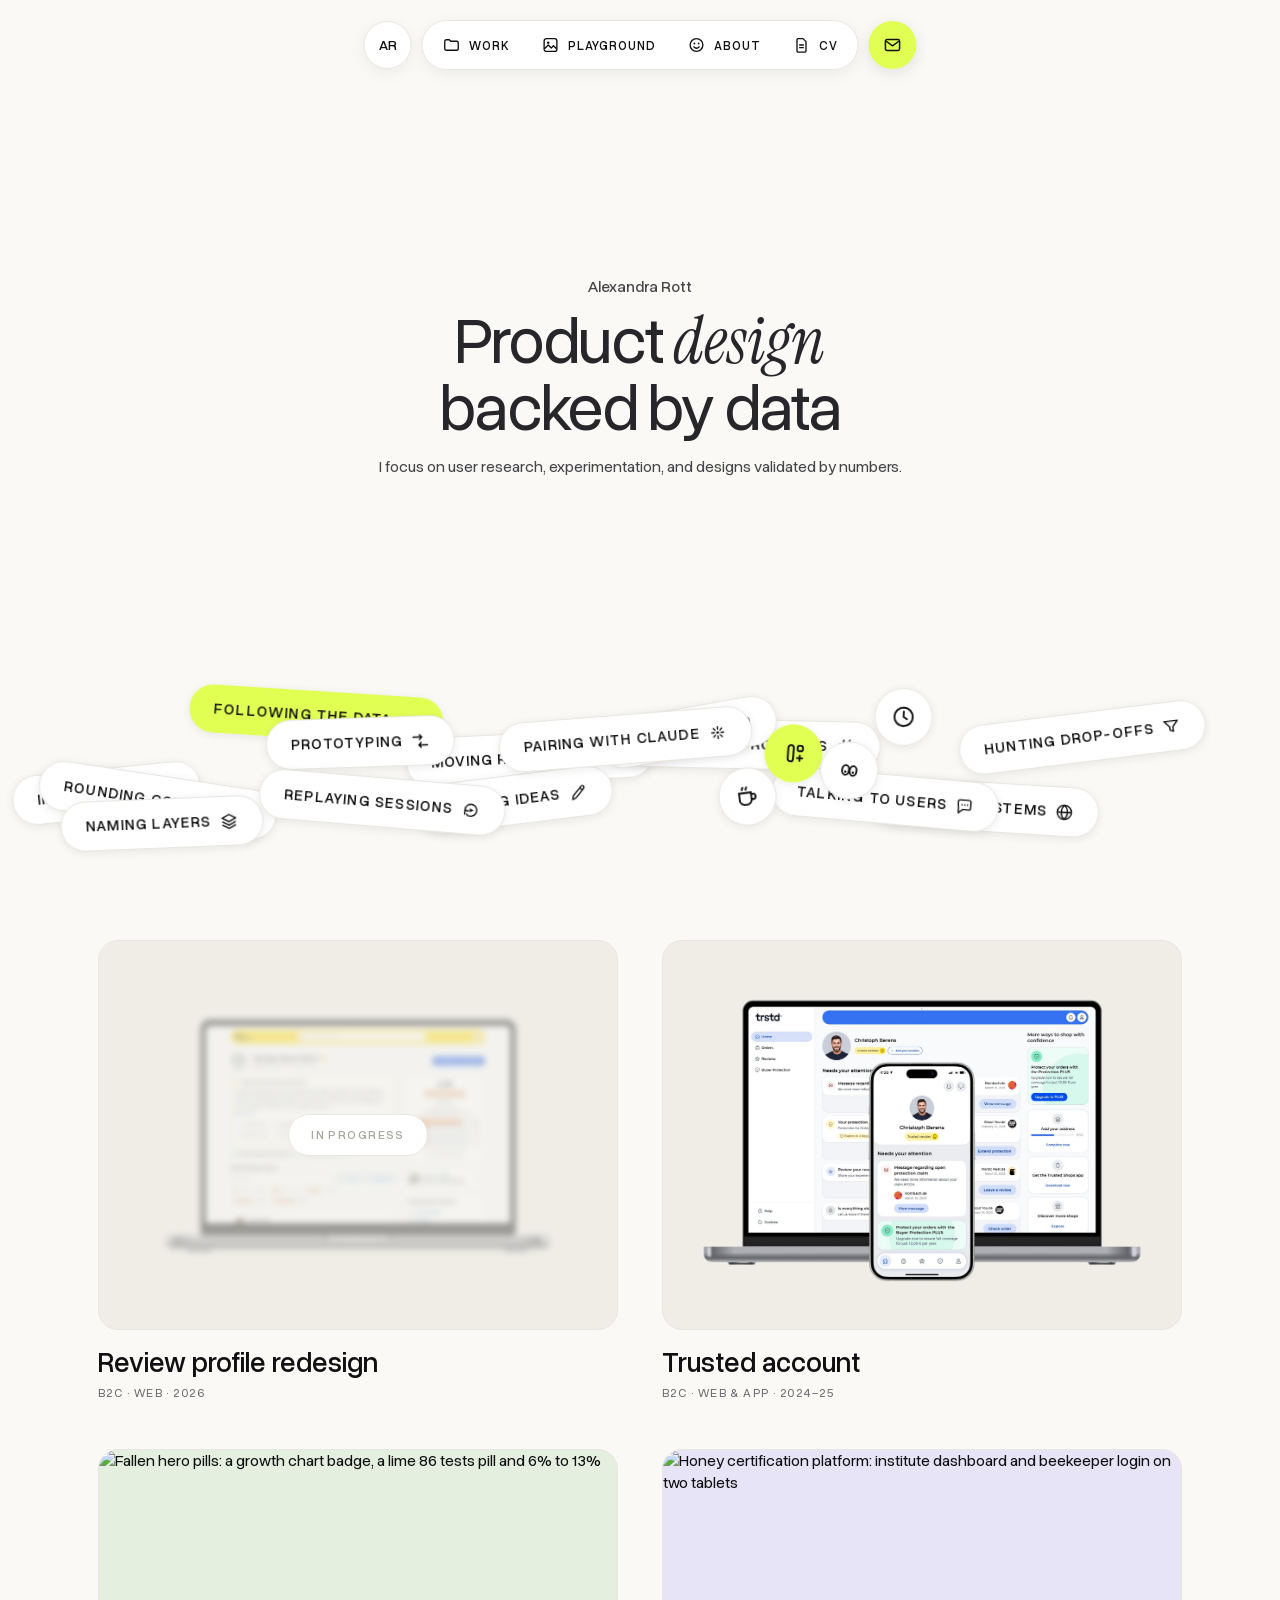
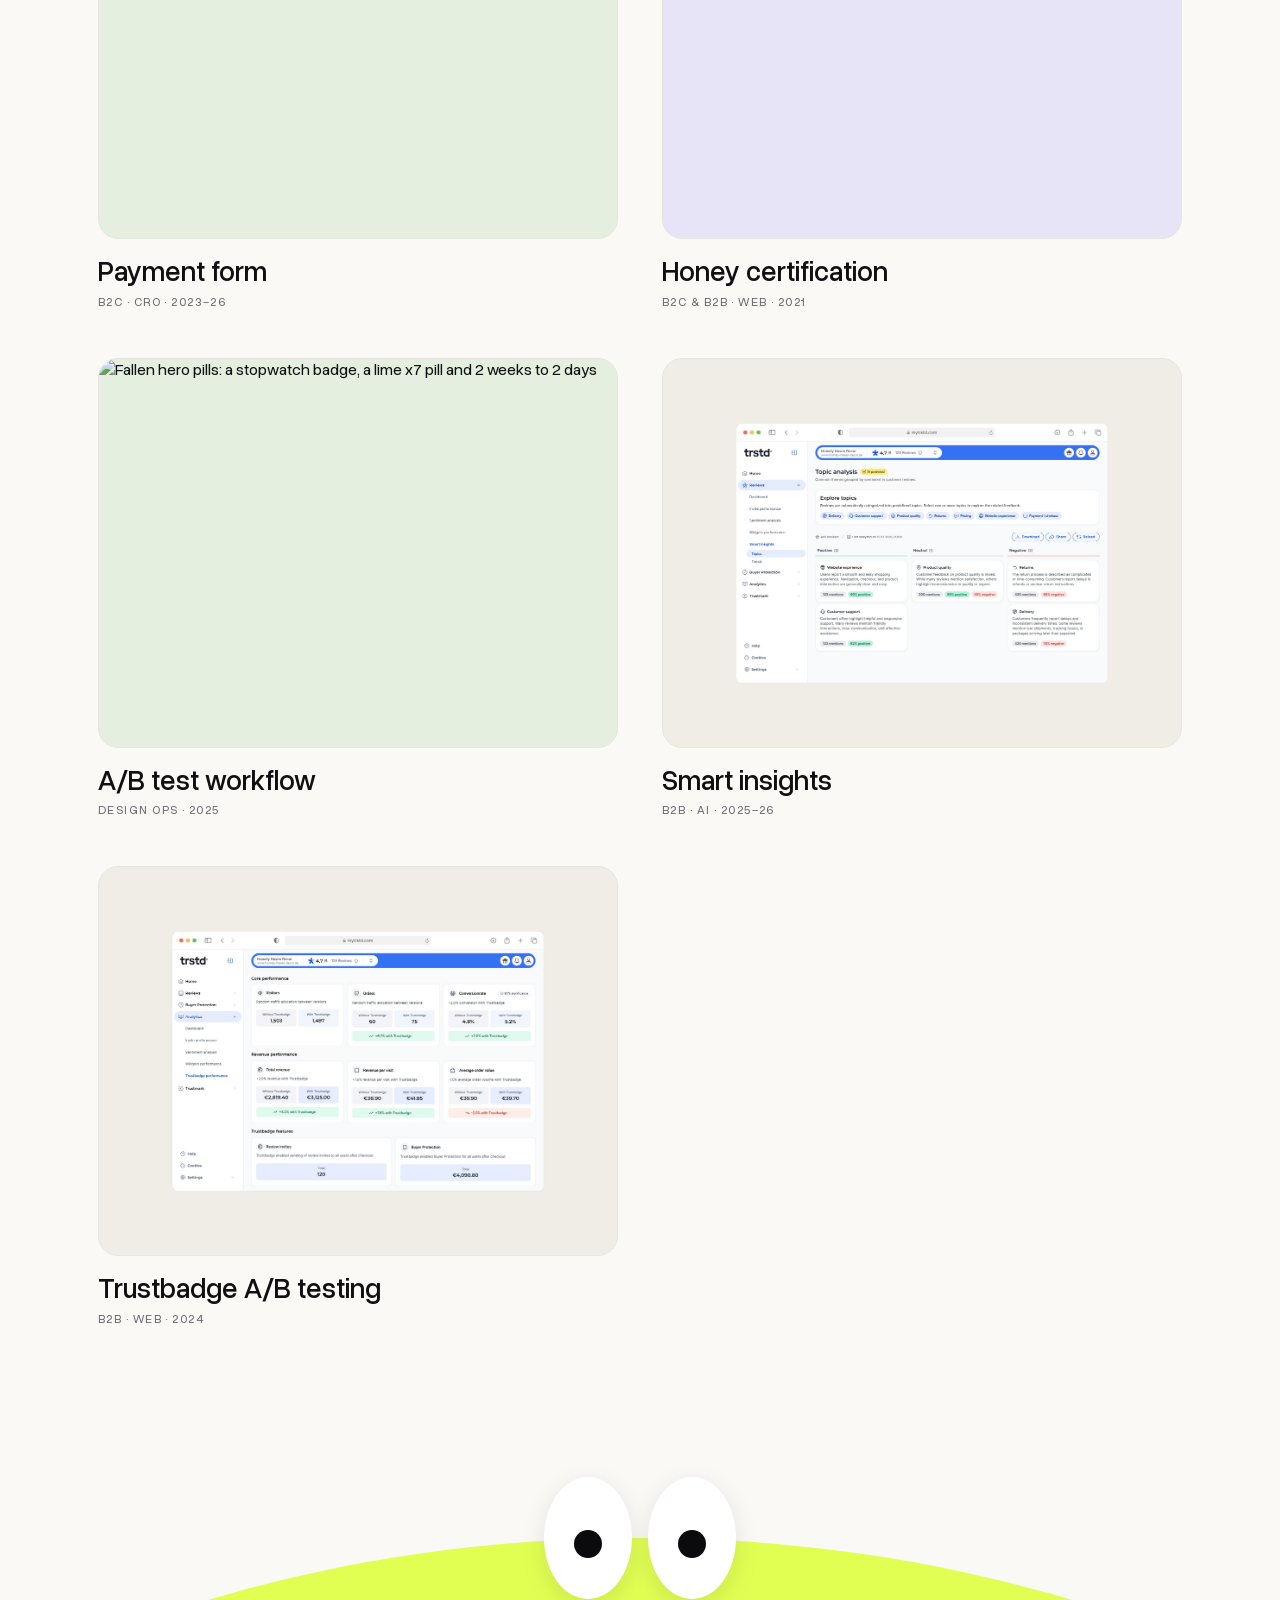
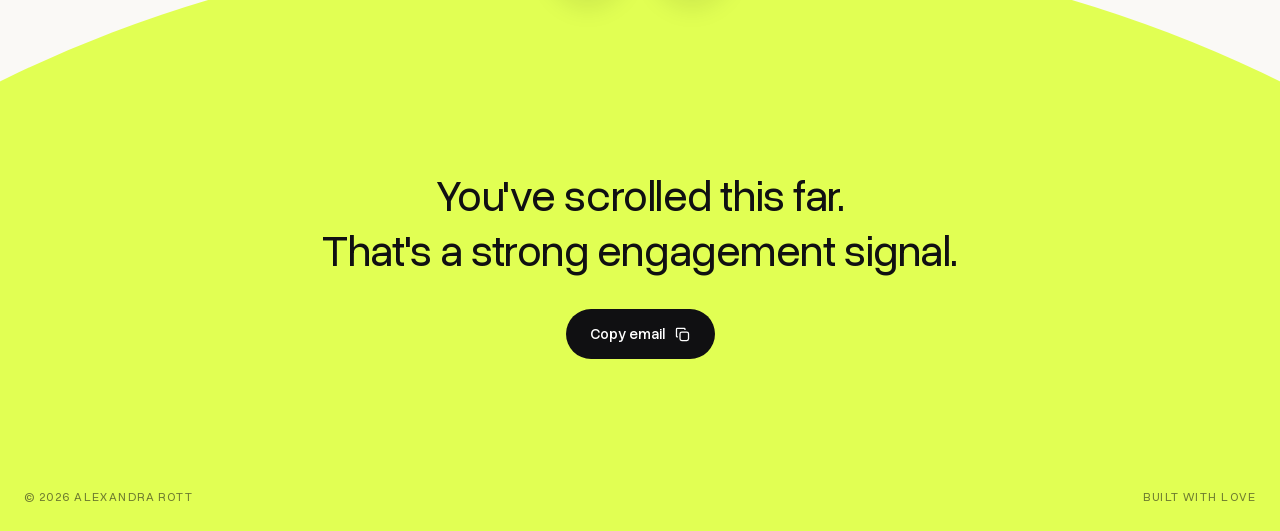
==== index.html @ b9a0d55f "Revert homepage accent back to lime (keep mono-caps nav) Co-Authored-By: Claude Fable 5 <noreply@ant" ====
<!DOCTYPE html>
<html lang="en">
<head>
  <meta charset="UTF-8">
  <meta name="viewport" content="width=device-width, initial-scale=1.0">
  <title>Alexandra Rott – Product Designer Portfolio</title>
  <meta name="description" content="Portfolio of Alexandra Rott, Product Designer.">
  <link rel="preconnect" href="https://fonts.googleapis.com">
  <link rel="preconnect" href="https://fonts.gstatic.com" crossorigin>
  <link href="https://fonts.googleapis.com/css2?family=Instrument+Sans:ital,wght@0,400;0,500;0,600;1,400&family=Instrument+Serif:ital@0;1&display=swap" rel="stylesheet">
  <link rel="stylesheet" href="css/style.css?v=20260712f">
</head>
<body>

  <header class="site-header">
    <a class="monogram" href="index.html" aria-label="Home">AR</a>
    <nav class="nav-pill" aria-label="Main">
      <a href="index.html#work" class="nav-link is-active">
        <svg viewBox="0 0 24 24" class="nav-icon"><path d="M3 7a2 2 0 0 1 2-2h4l2 2h8a2 2 0 0 1 2 2v8a2 2 0 0 1-2 2H5a2 2 0 0 1-2-2V7z" fill="none" stroke="currentColor" stroke-width="1.8" stroke-linejoin="round"/></svg>
        Work
      </a>
      <a class="nav-link coming-soon">
        <svg viewBox="0 0 24 24" class="nav-icon"><rect x="3.5" y="3.5" width="17" height="17" rx="3" fill="none" stroke="currentColor" stroke-width="1.8"/><circle cx="9" cy="9" r="1.6" fill="currentColor"/><path d="M4 17l5-5 4 4 3-3 4 4" fill="none" stroke="currentColor" stroke-width="1.8" stroke-linejoin="round"/></svg>
        Playground
      </a>
      <a href="about.html" class="nav-link">
        <svg viewBox="0 0 24 24" class="nav-icon"><circle cx="12" cy="12" r="8.5" fill="none" stroke="currentColor" stroke-width="1.8"/><circle cx="9.2" cy="10" r="1.2" fill="currentColor"/><circle cx="14.8" cy="10" r="1.2" fill="currentColor"/><path d="M8.5 14.5c.9 1.2 2.1 1.8 3.5 1.8s2.6-.6 3.5-1.8" fill="none" stroke="currentColor" stroke-width="1.8" stroke-linecap="round"/></svg>
        About
      </a>
      <a class="nav-link coming-soon">
        <svg viewBox="0 0 24 24" class="nav-icon"><path d="M7 3.5h7l4 4V20a1.5 1.5 0 0 1-1.5 1.5h-9A1.5 1.5 0 0 1 6 20V5A1.5 1.5 0 0 1 7.5 3.5z" fill="none" stroke="currentColor" stroke-width="1.8" stroke-linejoin="round"/><path d="M9.5 12h5M9.5 15.5h5" stroke="currentColor" stroke-width="1.8" stroke-linecap="round"/></svg>
        CV
      </a>
    </nav>
    <a class="mail-button" href="mailto:workmail.alexandra@gmail.com" aria-label="Email me">
      <svg viewBox="0 0 24 24"><rect x="3.5" y="5.5" width="17" height="13" rx="2" fill="none" stroke="currentColor" stroke-width="1.8"/><path d="M4.5 7.5l7.5 5.5 7.5-5.5" fill="none" stroke="currentColor" stroke-width="1.8" stroke-linejoin="round"/></svg>
    </a>
  </header>

  <main>
    <section class="hero" id="hero">
      <div class="hero-intro">
        <p class="hero-hello">Alexandra Rott</p>
        <p class="hero-statement">Product <em>design</em><br>backed by data</p>
        <p class="hero-sub">I focus on user research, experimentation, and designs validated by numbers.</p>
      </div>
      <div class="pill-stage" id="pill-stage" aria-hidden="true">
        <div class="pill" data-color="yellow">Improving UX
          <svg viewBox="0 0 24 24"><circle cx="12" cy="12" r="9" fill="none" stroke="currentColor" stroke-width="1.8"/><circle cx="9" cy="10" r="1.2" fill="currentColor"/><circle cx="15" cy="10" r="1.2" fill="currentColor"/><path d="M8.5 14.2c.9 1.2 2.1 1.9 3.5 1.9s2.6-.7 3.5-1.9" fill="none" stroke="currentColor" stroke-width="1.8" stroke-linecap="round"/></svg>
        </div>
        <div class="pill" data-color="coral">Following the data
          <svg viewBox="0 0 24 24"><path d="M4 19.5L9 13l4 3.5 7-9" fill="none" stroke="currentColor" stroke-width="1.8" stroke-linecap="round" stroke-linejoin="round"/><circle cx="20" cy="7.5" r="1.6" fill="currentColor"/></svg>
        </div>
        <div class="pill" data-color="sky">Moving rectangles
          <svg viewBox="0 0 24 24"><path d="M12 2.5v19M2.5 12h19M12 2.5L9.5 5M12 2.5L14.5 5M12 21.5L9.5 19M12 21.5l2.5-2.5M2.5 12L5 9.5M2.5 12L5 14.5M21.5 12L19 9.5M21.5 12L19 14.5" fill="none" stroke="currentColor" stroke-width="1.7" stroke-linecap="round" stroke-linejoin="round"/></svg>
        </div>
        <div class="pill" data-color="mint">Reframing problems
          <svg viewBox="0 0 24 24"><path d="M9 3.5L7.5 20.5M16.5 3.5L15 20.5M4.5 8.5h16M3.5 15.5h16" fill="none" stroke="currentColor" stroke-width="1.7" stroke-linecap="round"/></svg>
        </div>
        <div class="pill" data-color="pink">Thinking systems
          <svg viewBox="0 0 24 24"><circle cx="12" cy="12" r="9" fill="none" stroke="currentColor" stroke-width="1.7"/><path d="M3 12h18M12 3c2.6 2.4 3.9 5.4 3.9 9S14.6 18.6 12 21c-2.6-2.4-3.9-5.4-3.9-9S9.4 5.4 12 3z" fill="none" stroke="currentColor" stroke-width="1.7"/></svg>
        </div>
        <div class="pill" data-color="lime">Rounding corners
          <svg viewBox="0 0 24 24"><path d="M4 20V11a7 7 0 0 1 7-7h9" fill="none" stroke="currentColor" stroke-width="1.8" stroke-linecap="round"/><path d="M20 20h-6M20 20v-6" stroke="currentColor" stroke-width="1.8" stroke-linecap="round"/></svg>
        </div>
        <div class="pill" data-color="white">Prototyping
          <svg viewBox="0 0 24 24"><path d="M3 7h11M14 7l-3-3M14 7l-3 3M21 17H10M10 17l3-3M10 17l3 3" fill="none" stroke="currentColor" stroke-width="1.7" stroke-linecap="round" stroke-linejoin="round"/></svg>
        </div>
        <div class="pill" data-color="lilac">Testing ideas
          <svg viewBox="0 0 24 24"><path d="M4 20l1.2-4.2L16.4 4.6a2 2 0 0 1 2.8 0l.2.2a2 2 0 0 1 0 2.8L8.2 18.8z" fill="none" stroke="currentColor" stroke-width="1.7" stroke-linejoin="round"/><path d="M14.5 6.5l3 3" stroke="currentColor" stroke-width="1.7"/></svg>
        </div>
        <div class="pill" data-color="white">A/B testing
          <svg viewBox="0 0 24 24"><rect x="3.5" y="6.5" width="7.5" height="11" rx="2" fill="none" stroke="currentColor" stroke-width="1.7"/><rect x="13" y="6.5" width="7.5" height="11" rx="2" fill="none" stroke="currentColor" stroke-width="1.7"/><path d="M7.25 14.5v-3.2a1.6 1.6 0 0 1 3.2 0v3.2" fill="none" stroke="currentColor" stroke-width="1.4" stroke-linecap="round" transform="translate(-1.6 0) scale(0.9)"/></svg>
        </div>
        <div class="pill" data-color="sky">Talking to users
          <svg viewBox="0 0 24 24"><path d="M4 6.5A2.5 2.5 0 0 1 6.5 4h11A2.5 2.5 0 0 1 20 6.5v7a2.5 2.5 0 0 1-2.5 2.5H10l-5 4.5z" fill="none" stroke="currentColor" stroke-width="1.7" stroke-linejoin="round"/><circle cx="9" cy="10" r="1" fill="currentColor"/><circle cx="12.5" cy="10" r="1" fill="currentColor"/><circle cx="16" cy="10" r="1" fill="currentColor"/></svg>
        </div>
        <div class="pill" data-color="mint">Hunting drop-offs
          <svg viewBox="0 0 24 24"><path d="M3.5 4.5h17l-6.5 7.5v6l-4-2v-4z" fill="none" stroke="currentColor" stroke-width="1.7" stroke-linejoin="round"/></svg>
        </div>
        <div class="pill" data-color="yellow">Naming layers
          <svg viewBox="0 0 24 24"><path d="M12 3.5l8.5 4.5L12 12.5 3.5 8z" fill="none" stroke="currentColor" stroke-width="1.7" stroke-linejoin="round"/><path d="M3.5 12.5L12 17l8.5-4.5M3.5 16.5L12 21l8.5-4.5" fill="none" stroke="currentColor" stroke-width="1.7" stroke-linejoin="round"/></svg>
        </div>
        <div class="pill" data-color="pink">Replaying sessions
          <svg viewBox="0 0 24 24"><path d="M4.5 12a7.5 7.5 0 1 1 2.2 5.3M4.5 17.5V13H9" fill="none" stroke="currentColor" stroke-width="1.7" stroke-linecap="round" stroke-linejoin="round"/><path d="M10.5 9.5l5 2.5-5 2.5z" fill="currentColor"/></svg>
        </div>
        <div class="pill" data-color="lilac">Pairing with Claude
          <svg viewBox="0 0 24 24"><g stroke="currentColor" stroke-width="1.7" stroke-linecap="round"><path d="M12 4.5v3.2M12 16.3v3.2M4.5 12h3.2M16.3 12h3.2M6.7 6.7l2.3 2.3M15 15l2.3 2.3M17.3 6.7L15 9M9 15l-2.3 2.3"/></g><circle cx="12" cy="12" r="1.7" fill="currentColor"/></svg>
        </div>
        <div class="pill pill-badge" data-color="lilac" title="Fueled by coffee">
          <svg viewBox="0 0 24 24"><path d="M4.5 8.5h11V15a4.5 4.5 0 0 1-4.5 4.5H9A4.5 4.5 0 0 1 4.5 15z" fill="none" stroke="currentColor" stroke-width="1.7"/><path d="M15.5 10h1.5a2.5 2.5 0 0 1 0 5h-1.5M7.5 5.5c0-1 .8-1 .8-2M11 5.5c0-1 .8-1 .8-2" fill="none" stroke="currentColor" stroke-width="1.7" stroke-linecap="round"/></svg>
        </div>
        <div class="pill pill-badge" data-color="coral" title="Auto-layout everything">
          <svg viewBox="0 0 24 24"><rect x="7" y="4.5" width="5" height="15" rx="2.5" fill="none" stroke="currentColor" stroke-width="1.7"/><rect x="15.5" y="4.5" width="5" height="5" rx="2" fill="none" stroke="currentColor" stroke-width="1.7"/><path d="M18 13.5v5M15.5 16h5" stroke="currentColor" stroke-width="1.7" stroke-linecap="round"/></svg>
        </div>
        <div class="pill pill-badge" data-color="sky" title="Always looking">
          <svg viewBox="0 0 24 24"><ellipse cx="8.5" cy="12" rx="3.2" ry="4.5" fill="none" stroke="currentColor" stroke-width="1.7"/><ellipse cx="15.5" cy="12" rx="3.2" ry="4.5" fill="none" stroke="currentColor" stroke-width="1.7"/><circle cx="8.5" cy="13.5" r="1.1" fill="currentColor"/><circle cx="15.5" cy="13.5" r="1.1" fill="currentColor"/></svg>
        </div>
        <div class="pill pill-badge" data-color="yellow" title="Shipping on time">
          <svg viewBox="0 0 24 24"><circle cx="12" cy="12" r="8.5" fill="none" stroke="currentColor" stroke-width="1.7"/><path d="M12 7v5l3.2 2" fill="none" stroke="currentColor" stroke-width="1.7" stroke-linecap="round"/></svg>
        </div>
      </div>
    </section>

    <section class="work-grid-section" id="work">
      <div class="work-grid">
        <a class="grid-card coming-soon">
          <span class="grid-cover" data-tone="c"><img src="assets/ai-summary-cover.jpg" alt="Review profile redesign – a shop's review profile page on Trusted Shops" loading="lazy"><span class="cover-veil"><span class="veil-pill mono">In progress</span></span></span>
          <span class="grid-card-name">Review profile redesign</span>
          <span class="grid-card-meta mono">B2C · Web · 2026</span>
        </a>
        <a class="grid-card" href="case-trusted-account.html">
          <span class="grid-cover" data-tone="a"><img src="assets/ta-cover.jpg?v=3" alt="Trusted Account – redesigned web and mobile account" loading="lazy"></span>
          <span class="grid-card-name">Trusted account</span>
          <span class="grid-card-meta mono">B2C · Web &amp; App · 2024–25</span>
        </a>
        <a class="grid-card" href="case-payment-form.html">
          <span class="grid-cover" data-tone="b"><img src="assets/pf-cover-pills.svg" alt="Fallen hero pills: a growth chart badge, a lime 86 tests pill and 6% to 13%" loading="lazy"></span>
          <span class="grid-card-name">Payment form</span>
          <span class="grid-card-meta mono">B2C · CRO · 2023–26</span>
        </a>
        <a class="grid-card" href="case-honey.html">
          <span class="grid-cover" data-tone="a"><img src="assets/honey-cover.jpg" alt="Honey certification platform: institute dashboard and beekeeper login on two tablets" loading="lazy"></span>
          <span class="grid-card-name">Honey certification</span>
          <span class="grid-card-meta mono">B2C &amp; B2B · Web · 2021</span>
        </a>
        <a class="grid-card" href="case-ab-workflow.html">
          <span class="grid-cover" data-tone="b"><img src="assets/ab-cover-pills.svg" alt="Fallen hero pills: a stopwatch badge, a lime x7 pill and 2 weeks to 2 days" loading="lazy"></span>
          <span class="grid-card-name">A/B test workflow</span>
          <span class="grid-card-meta mono">Design Ops · 2025</span>
        </a>
        <a class="grid-card" href="case-smart-insights.html">
          <span class="grid-cover" data-tone="c"><img src="assets/si-cover.jpg" alt="Smart Insights – AI review analytics" loading="lazy"></span>
          <span class="grid-card-name">Smart insights</span>
          <span class="grid-card-meta mono">B2B · AI · 2025–26</span>
        </a>
        <a class="grid-card" href="case-trustbadge-ab.html">
          <span class="grid-cover" data-tone="d"><img src="assets/tb-cover.jpg" alt="Trustbadge A/B testing – results dashboard" loading="lazy"></span>
          <span class="grid-card-name">Trustbadge A/B testing</span>
          <span class="grid-card-meta mono">B2B · Web · 2024</span>
        </a>
      </div>
    </section>
  </main>

  <footer class="dome-footer">
    <div class="dome-bg" aria-hidden="true"></div>
    <div class="dome-eyes" aria-hidden="true">
      <span class="d-eye"><span class="d-pupil"></span></span>
      <span class="d-eye"><span class="d-pupil"></span></span>
    </div>
    <div class="dome-content">
      <p class="dome-title">You've scrolled this far.<br>That's a strong engagement signal.</p>
      <button class="copy-email dome-copy js-copy-email" data-email="workmail.alexandra@gmail.com">
        Copy email
        <svg viewBox="0 0 24 24"><rect x="8.5" y="8.5" width="12" height="12" rx="2.5" fill="none" stroke="currentColor" stroke-width="1.8"/><path d="M15.5 5.5v-1a1 1 0 0 0-1-1h-10a1 1 0 0 0-1 1v10a1 1 0 0 0 1 1h1" fill="none" stroke="currentColor" stroke-width="1.8"/></svg>
      </button>
      <div class="dome-bottom mono"><span>© 2026 Alexandra Rott</span><span>Built with love</span></div>
    </div>
  </footer>

  <script src="https://cdn.jsdelivr.net/npm/matter-js@0.20.0/build/matter.min.js"></script>
  <script src="js/hero-pills.js?v=20260709f"></script>
  <script src="js/footer.js?v=20260709f"></script>
  <script src="js/coming-soon.js?v=20260709f"></script>
  <script src="js/reveal.js?v=20260709f"></script>
  <script src="js/home-motion.js?v=20260709f"></script>
  <script data-goatcounter="https://alexproduct.goatcounter.com/count"
          async src="//gc.zgo.at/count.js"></script>
</body>
</html>
---- css/style.css ----
/* ============ fonts ============ */
/* Golften Demo is picked up from the locally installed demo font
   (local() only - no font files shipped). Visitors without it fall
   back to Instrument Serif. NOTE: buy a license before wide sharing. */
@font-face {
  font-family: "Golften";
  src: local("Golften Demo Regular"), local("GolftenDemo-Regular");
  font-weight: 400;
  font-style: normal;
}

/* ============ base ============ */
@font-face {
  font-family: "Overused Grotesk";
  src: url("../fonts/OverusedGrotesk-VF.woff2") format("woff2-variations");
  font-weight: 100 900;
  font-style: normal;
  font-display: swap;
}

:root {
  --bg: #FAF9F6;
  --ink: #101012;
  --ink-soft: #6b6b70;
  --card: #ffffff;
  --line: #e8e6e1;
  --yellow: #FFD447;
  --coral: #F07048;
  --sky: #8FC7F2;
  --mint: #7FDDAF;
  --pink: #F7C8DC;
  --lime: #CDEB8B;
  --lilac: #CDBBF7;
  --radius-card: 28px;
  --font-display: "Golften", "Instrument Serif", Georgia, serif;
  --font-sans: "Overused Grotesk", "Instrument Sans", system-ui, -apple-system, sans-serif;
  --font-serif: "Overused Grotesk", "Instrument Sans", system-ui, -apple-system, sans-serif;
  --font-mono: "Overused Grotesk", "Instrument Sans", system-ui, -apple-system, sans-serif;
}

* { margin: 0; padding: 0; box-sizing: border-box; }

html { scroll-behavior: smooth; }

body {
  font-family: var(--font-sans);
  background: var(--bg);
  color: var(--ink);
  -webkit-font-smoothing: antialiased;
}

.serif { font-family: var(--font-serif); font-weight: 400; }
.mono {
  font-family: var(--font-mono);
  font-size: 12px;
  letter-spacing: 0.12em;
  text-transform: uppercase;
  color: var(--ink-soft);
}

a { color: inherit; text-decoration: none; }

/* ============ header ============ */
.site-header {
  position: fixed;
  top: 20px;
  left: 50%;
  transform: translateX(-50%);
  display: flex;
  align-items: center;
  gap: 10px;
  z-index: 100;
}

.monogram {
  width: 48px;
  height: 48px;
  border-radius: 50%;
  background: var(--card);
  border: 1px solid var(--line);
  display: grid;
  place-items: center;
  font-family: var(--font-mono);
  font-size: 14px;
  font-weight: 500;
  box-shadow: 0 4px 16px rgba(16, 16, 18, 0.06);
  transition: transform 0.2s;
}

.monogram:hover { transform: scale(1.08) rotate(-6deg); }

.nav-pill {
  display: flex;
  align-items: center;
  gap: 4px;
  background: var(--card);
  border: 1px solid var(--line);
  border-radius: 999px;
  padding: 6px;
  box-shadow: 0 4px 16px rgba(16, 16, 18, 0.06);
}

.nav-link {
  display: flex;
  align-items: center;
  gap: 8px;
  font-family: var(--font-mono);
  font-size: 12.5px;
  font-weight: 500;
  letter-spacing: 0.08em;
  text-transform: uppercase;
  padding: 9px 14px;
  border-radius: 999px;
  transition: background 0.2s;
}

.nav-link:hover { background: #f1efe9; }

.nav-icon { width: 18px; height: 18px; }

/* disabled items with a "coming soon" cursor pill */
.coming-soon { cursor: default; }

.coming-soon-tip {
  position: fixed;
  z-index: 200;
  display: inline-flex;
  align-items: center;
  gap: 7px;
  padding: 9px 15px;
  border-radius: 999px;
  background: rgba(99, 99, 104, 0.95);
  color: #ffffff;
  font-family: var(--font-sans);
  font-size: 13.5px;
  font-weight: 500;
  white-space: nowrap;
  pointer-events: none;
  opacity: 0;
  transform: translateY(4px);
  transition: opacity 0.15s, transform 0.15s;
}

.coming-soon-tip.is-visible {
  opacity: 1;
  transform: none;
}

.coming-soon-tip svg { width: 14px; height: 14px; }

.mail-button {
  width: 48px;
  height: 48px;
  border-radius: 50%;
  background: #E1FF53;
  color: #101012;
  display: grid;
  place-items: center;
  box-shadow: 0 4px 16px rgba(16, 16, 18, 0.1);
  transition: transform 0.2s;
}

.mail-button:hover { transform: scale(1.08) rotate(-6deg); }
.mail-button svg { width: 20px; height: 20px; }

/* ============ hero ============ */
.hero {
  position: relative;
  height: 100svh;
  overflow: hidden;
}

.hero-intro {
  position: absolute;
  left: 50%;
  top: 42%;
  transform: translate(-50%, -50%);
  text-align: center;
  pointer-events: none;
  padding: 0 24px;
}

.hero-hello {
  font-size: clamp(15px, 1.25vw, 19px);
  font-weight: 450;
  color: #26262b;
  opacity: 0.85;
}

.hero-statement {
  margin-top: 10px;
  font-weight: 400;
  font-size: clamp(37px, 5.1vw, 77px);
  line-height: 1.02;
  letter-spacing: -0.028em;
  color: #26262b;
}

.hero-statement em {
  font-family: "Instrument Serif", Georgia, serif;
  font-style: italic;
  font-weight: 400;
  letter-spacing: 0;
}

.hero-sub {
  margin: 14px auto 0;
  font-size: clamp(15px, 1.25vw, 19px);
  font-weight: 400;
  color: #26262b;
  opacity: 0.85;
  line-height: 1.45;
  max-width: 640px;
}

.pill-stage {
  position: absolute;
  inset: 0;
}

.pill {
  position: absolute;
  top: 0;
  left: 0;
  visibility: hidden; /* revealed by JS once positioned */
  display: inline-flex;
  align-items: center;
  gap: 8px;
  padding: 14px 24px;
  border-radius: 999px;
  font-family: var(--font-mono);
  font-size: 15px;
  font-weight: 500;
  letter-spacing: 0.08em;
  text-transform: uppercase;
  white-space: nowrap;
  cursor: grab;
  user-select: none;
  will-change: transform;
  box-shadow: 0 2px 10px rgba(16, 16, 18, 0.08);
}

.pill:active { cursor: grabbing; }

.pill svg { width: 19px; height: 19px; flex-shrink: 0; }

.pill-badge {
  width: 58px;
  height: 58px;
  padding: 0;
  border-radius: 50%;
  justify-content: center;
}

.pill-badge svg { width: 26px; height: 26px; }

/* minimal palette: white pills, black as the one accent */
.pill { background: #ffffff; color: #101012; border: 1px solid var(--line); }
.pill[data-color="coral"] {
  background: #E1FF53;
  color: #101012;
  border: none;
}

.scroll-hint {
  position: absolute;
  bottom: 28px;
  left: 50%;
  transform: translateX(-50%);
}

/* ============ work grid ============ */
.work-grid-section {
  padding: 40px 48px 40px;
  max-width: 1180px;
  margin: 0 auto;
}

.work-index-label {
  padding-bottom: 24px;
}

.work-grid {
  display: grid;
  grid-template-columns: 1fr 1fr;
  gap: 48px 44px;
}

.grid-card { display: block; }

.grid-cover {
  display: grid;
  place-items: center;
  aspect-ratio: 4 / 3;
  border-radius: 20px;
  overflow: hidden;
  border: 1px solid var(--line);
  transition: transform 0.3s;
}

.grid-card:hover .grid-cover { transform: translateY(-6px); }

.grid-cover img {
  width: 100%;
  height: 100%;
  object-fit: cover;
  transition: transform 0.5s cubic-bezier(0.22, 0.61, 0.36, 1);
  will-change: transform;
}

/* typographic cover (statement instead of a screenshot) */
.cover-statement {
  transition: transform 0.5s cubic-bezier(0.22, 0.61, 0.36, 1);
  will-change: transform;
  display: flex;
  flex-direction: column;
  align-items: center;
  justify-content: center;
  gap: 16px;
  width: 100%;
  height: 100%;
  background: #EFEDE6;
  text-align: center;
  padding: 24px;
}

.cover-statement .cover-big {
  font-family: var(--font-sans);
  font-weight: 500;
  font-size: clamp(30px, 3.4vw, 54px);
  line-height: 1.1;
  color: var(--ink);
  text-transform: none;
  letter-spacing: 0;
}

.cover-statement .cover-sub {
  font-family: var(--font-sans);
  font-size: 14px;
  color: var(--ink-soft);
  text-transform: none;
  letter-spacing: 0;
}

.grid-cover span {
  font-family: var(--font-mono);
  font-size: 12px;
  letter-spacing: 0.12em;
  text-transform: uppercase;
  color: #a9a69e;
}

.grid-cover[data-tone="a"] { background: #E8E4F8; }
.grid-cover[data-tone="b"] { background: #E5EFE0; }
.grid-cover[data-tone="c"] { background: #F8E9DE; }
.grid-cover[data-tone="d"] { background: #EFEDE6; }

.grid-card-name {
  display: block;
  margin-top: 18px;
  font-family: var(--font-sans);
  font-weight: 500;
  font-size: 28px;
  line-height: 1.1;
}

.grid-card-meta {
  display: block;
  margin-top: 6px;
}

/* ============ footer ============ */
.site-footer {
  margin-top: 40px;
  background: #0B0B0D;
  color: #fff;
  border-radius: 36px 36px 0 0;
  padding: 56px 56px 28px;
}

.eyes { display: flex; gap: 10px; margin-bottom: 64px; }

.eye {
  width: 34px;
  height: 46px;
  background: #fff;
  border-radius: 50%;
  position: relative;
}

.pupil {
  position: absolute;
  left: 50%;
  bottom: 7px;
  transform: translateX(-50%);
  width: 9px;
  height: 9px;
  background: #E1FF53;
  border-radius: 50%;
}

.footer-row {
  display: flex;
  justify-content: space-between;
  align-items: flex-end;
  gap: 24px;
  margin-bottom: 32px;
}

.footer-note { font-size: 16px; line-height: 1.5; color: #d8d8dc; }

.footer-actions { display: flex; gap: 10px; }

.icon-button {
  width: 52px;
  height: 52px;
  border-radius: 50%;
  background: #1a1a1e;
  display: grid;
  place-items: center;
  transition: background 0.2s, transform 0.2s;
}

.icon-button:hover { background: #2a2a30; transform: translateY(-3px); }
.icon-button svg { width: 20px; height: 20px; }

.footer-name {
  margin-bottom: 48px;
}

.footer-name svg {
  display: block;
  margin: 0 auto;
  width: clamp(256px, 56.7vw, 937px);
  height: auto;
}

.footer-bottom {
  display: flex;
  justify-content: space-between;
  color: #8a8a90;
}

/* ============ about ============ */
.about-main {
  max-width: 640px;
  margin: 0 auto;
  padding: 180px 24px 120px;
}

.about-title {
  font-size: clamp(40px, 6vw, 64px);
  line-height: 1.1;
  text-align: left;
  margin-bottom: 40px;
}
.about-title .name-logo {
  display: block;
  width: clamp(240px, 44vw, 420px);
  height: auto;
  color: var(--ink);
}

.about-title em { font-style: italic; }

.about-tagline {
  text-align: center;
  font-size: 14px;
  color: var(--ink-soft);
  margin-bottom: 72px;
}

.about-photo {
  aspect-ratio: 4 / 3;
  border-radius: 24px;
  margin-bottom: 72px;
  background: repeating-linear-gradient(45deg, #f4f2ec 0 14px, #efede6 14px 28px);
  border: 1px dashed var(--line);
  display: grid;
  place-items: center;
  transform: rotate(-1.5deg);
}

.about-photo span {
  font-family: var(--font-mono);
  font-size: 12px;
  letter-spacing: 0.12em;
  text-transform: uppercase;
  color: #b9b6ae;
}

.about-portrait {
  float: right;
  width: 280px;
  margin: 0 0 24px 36px;
  border-radius: 22px;
  overflow: hidden;
  transform: rotate(1.5deg);
  box-shadow: 0 14px 34px rgba(16, 16, 18, 0.12);
}
.about-portrait img {
  display: block;
  width: 100%;
  height: auto;
}
.about-portrait { position: relative; }
.ps-arrow {
  position: absolute;
  top: 50%;
  transform: translateY(-50%);
  width: 34px;
  height: 34px;
  border-radius: 50%;
  border: none;
  background: rgba(16, 16, 18, 0.55);
  color: #fff;
  font-size: 20px;
  line-height: 1;
  cursor: pointer;
  display: grid;
  place-items: center;
  transition: background 0.15s;
}
.ps-arrow:hover { background: rgba(16, 16, 18, 0.8); }
.ps-prev { left: 10px; }
.ps-next { right: 10px; }
.ps-dots {
  position: absolute;
  left: 0;
  right: 0;
  bottom: 12px;
  display: flex;
  justify-content: center;
  gap: 7px;
}
.ps-dots i {
  width: 7px;
  height: 7px;
  border-radius: 50%;
  background: rgba(255, 255, 255, 0.55);
}
.ps-dots i.is-on { background: #fff; }
@media (max-width: 560px) {
  .about-portrait {
    float: none;
    width: 78%;
    max-width: 300px;
    margin: 8px auto 36px;
    display: block;
  }
}

.about-body p {
  font-size: 17px;
  line-height: 1.65;
  margin-bottom: 24px;
}

.about-body h3 {
  font-family: var(--font-mono);
  font-size: 13px;
  letter-spacing: 0.14em;
  text-transform: uppercase;
  margin: 48px 0 16px;
}

/* "when I'm not designing" cards */
.life-grid {
  display: grid;
  grid-template-columns: 1fr 1fr;
  gap: 20px;
  margin-top: 8px;
}

.life-card {
  background: var(--card);
  border: 1px solid var(--line);
  border-radius: 18px;
  overflow: hidden;
  padding-bottom: 22px;
}

.life-card.is-wide { grid-column: 1 / -1; }

.life-photo {
  display: block;
  aspect-ratio: 4 / 3;
  background: repeating-linear-gradient(45deg, #f4f2ec 0 14px, #efede6 14px 28px);
  overflow: hidden;
}

.life-card.is-wide .life-photo { aspect-ratio: 21 / 9; }

.life-photo img {
  width: 100%;
  height: 100%;
  object-fit: cover;
  display: block;
}

.life-card h4 {
  font-size: 16px;
  font-weight: 600;
  padding: 18px 22px 8px;
}

.life-card p {
  font-size: 14.5px;
  line-height: 1.55;
  color: var(--ink-soft);
  padding: 0 22px;
  margin-bottom: 0;
}

.about-cta { margin-top: 56px; display: flex; align-items: center; gap: 10px; }

.copy-email {
  display: inline-flex;
  align-items: center;
  gap: 9px;
  background: #f1efe9;
  border: none;
  font-family: var(--font-sans);
  font-size: 15px;
  font-weight: 500;
  padding: 15px 24px;
  border-radius: 999px;
  cursor: pointer;
  transition: background 0.2s;
}

.copy-email:hover { background: #e9e6de; }
.copy-email svg { width: 17px; height: 17px; }

.about-cta .icon-button { background: #f1efe9; color: var(--ink); }
.about-cta .icon-button:hover { background: #e9e6de; }

/* ============ playground ============ */
.playground-viewport {
  position: fixed;
  inset: 0;
  overflow: hidden;
  cursor: grab;
}

.playground-viewport.is-dragging { cursor: grabbing; }

.playground-canvas {
  position: absolute;
  width: 2600px;
  height: 1700px;
  will-change: transform;
}

.pg-center {
  position: absolute;
  left: 50%;
  top: 50%;
  transform: translate(-50%, -50%);
  text-align: center;
  pointer-events: none;
}

.pg-title { font-size: 72px; margin-bottom: 8px; }

.pg-sub { font-size: 14px; color: var(--ink-soft); max-width: 220px; margin: 0 auto; }

.pg-item {
  position: absolute;
  background: var(--card);
  border: 1px solid var(--line);
  border-radius: 16px;
  padding: 14px;
  box-shadow: 0 6px 24px rgba(16, 16, 18, 0.07);
}

.pg-item .frame {
  border-radius: 10px;
  background: repeating-linear-gradient(45deg, #f4f2ec 0 14px, #efede6 14px 28px);
  display: grid;
  place-items: center;
  font-family: var(--font-mono);
  font-size: 11px;
  letter-spacing: 0.12em;
  text-transform: uppercase;
  color: #b9b6ae;
}

.pg-caption {
  margin-top: 10px;
  text-align: center;
  font-size: 13px;
  color: var(--ink-soft);
}

.sticky-note {
  position: absolute;
  width: 190px;
  padding: 22px 20px;
  background: #FBE68A;
  box-shadow: 0 8px 20px rgba(16, 16, 18, 0.12);
  font-family: var(--font-mono);
  font-size: 12px;
  font-weight: 700;
  letter-spacing: 0.06em;
  text-transform: uppercase;
  line-height: 1.6;
}

.drag-hint {
  position: fixed;
  bottom: 32px;
  left: 50%;
  transform: translateX(-50%);
  display: flex;
  align-items: center;
  gap: 9px;
  background: var(--card);
  border: 1px solid var(--line);
  border-radius: 999px;
  padding: 13px 22px;
  font-size: 15px;
  font-weight: 500;
  box-shadow: 0 4px 16px rgba(16, 16, 18, 0.08);
  pointer-events: none;
}

/* ============ case study ============ */
.case {
  max-width: 1060px;
  margin: 0 auto;
  padding: 170px 32px 48px;
}

.case-hero { max-width: 780px; }

.case-title {
  font-family: var(--font-sans);
  font-weight: 500;
  font-size: clamp(36px, 5.4vw, 72px);
  line-height: 1.05;
  margin: 18px 0 22px;
}

.case-intro {
  font-size: 18px;
  line-height: 1.6;
  color: var(--ink-soft);
  max-width: 36em;
}

.case-facts {
  display: grid;
  grid-template-columns: repeat(2, minmax(0, max-content));
  gap: 24px 72px;
  margin-top: 40px;
}

.case-facts dt { margin-bottom: 6px; }
.case-facts dd { font-size: 15px; font-weight: 500; }

/* media placeholders */
.case-media {
  display: grid;
  place-items: center;
  aspect-ratio: 16 / 10;
  border-radius: 20px;
  background: repeating-linear-gradient(45deg, #f4f2ec 0 14px, #efede6 14px 28px);
  border: 1px dashed var(--line);
}

.case-media span {
  font-family: var(--font-mono);
  font-size: 12px;
  letter-spacing: 0.12em;
  text-transform: uppercase;
  color: #b9b6ae;
}

.case-media-hero { margin-top: 56px; }

/* media with a real image: natural height, no dashed placeholder look */
.case-media.is-img {
  aspect-ratio: auto;
  background: none;
  border: 1px solid var(--line);
  display: block;
  overflow: hidden;
}

.case-media.is-img img {
  display: block;
  width: 100%;
  height: auto;
}

.case-media + .case-media { margin-top: 20px; }

/* compact media: product mockups with generous built-in margins */
.case-media.is-compact {
  max-width: 880px;
  margin-left: auto;
  margin-right: auto;
}

.case-media-pair {
  display: grid;
  grid-template-columns: 1fr 1fr;
  gap: 20px;
  margin-top: 20px;
}

.case-media-pair .case-media { aspect-ratio: 4 / 5; }

/* impact strip */
.case-impact {
  display: grid;
  grid-template-columns: repeat(3, 1fr);
  gap: 24px;
  margin: 64px 0 40px;
  padding: 44px 0;
  border-top: 1px solid var(--line);
  border-bottom: 1px solid var(--line);
}

.impact-num {
  font-family: var(--font-sans);
  font-weight: 600;
  letter-spacing: -0.02em;
  font-size: clamp(36px, 4.6vw, 60px);
  line-height: 1;
  margin-bottom: 10px;
}

.impact-label { font-size: 14px; color: var(--ink-soft); }

/* text sections */
.case-section { margin-top: 96px; }

.case-kicker {
  display: inline-flex;
  align-items: center;
  padding: 8px 16px;
  border: 1px solid var(--line);
  border-radius: 999px;
  background: var(--card);
  margin-bottom: 22px;
}

.case-body { max-width: 640px; margin-bottom: 40px; }

.case-body h2 {
  font-size: clamp(22px, 2.6vw, 30px);
  font-weight: 600;
  letter-spacing: -0.01em;
  margin-bottom: 18px;
}

.case-body p {
  font-size: 16px;
  line-height: 1.65;
  color: var(--ink-soft);
  margin-bottom: 14px;
}

/* pull-quote (e.g. How-might-we) */
.case-quote {
  font-family: var(--font-sans);
  font-weight: 400;
  font-style: italic;
  font-size: clamp(21px, 2.6vw, 28px);
  line-height: 1.35;
  color: var(--ink) !important;
  border-left: 2px solid var(--ink);
  padding-left: 24px;
  margin: 28px 0 6px;
}

/* research insights */
.insights {
  display: grid;
  grid-template-columns: repeat(3, 1fr);
  gap: 20px;
}

.insight-card {
  background: var(--card);
  border: 1px solid var(--line);
  border-radius: 18px;
  padding: 26px 24px;
}

.insight-card .mono { margin-bottom: 12px; }
.insight-card p:last-child { font-size: 15px; line-height: 1.55; }

/* experiments */
.experiments { display: flex; flex-direction: column; gap: 14px; }

.experiment-row {
  display: grid;
  grid-template-columns: 90px 1fr 70px auto;
  gap: 10px 26px;
  align-items: baseline;
  background: var(--card);
  border: 1px solid var(--line);
  border-radius: 16px;
  padding: 22px 26px;
  font-size: 15px;
}

.experiment-result { font-weight: 500; }
.experiment-result.is-failed { color: var(--ink-soft); }

/* next project */
.case-next {
  display: block;
  margin-top: 120px;
  padding: 44px 48px;
  border: 1px solid var(--line);
  border-radius: var(--radius-card);
  background: var(--card);
  transition: transform 0.25s;
}

.case-next:hover { transform: translateY(-4px); }

.case-next-name {
  font-family: var(--font-sans);
  font-weight: 500;
  font-size: clamp(30px, 4vw, 52px);
  margin-top: 10px;
}

/* ============ responsive ============ */
@media (max-width: 1100px) {
  .pill { padding: 10px 17px; font-size: 12px; gap: 6px; }
  .pill svg { width: 15px; height: 15px; }
  .pill-badge { width: 44px; height: 44px; }
  .pill-badge svg { width: 20px; height: 20px; }
}

@media (max-width: 860px) {
  .site-header { gap: 6px; }
  .nav-link { padding: 9px 10px; font-size: 13px; }
  .nav-link .nav-icon { display: none; }
  .monogram, .mail-button { width: 42px; height: 42px; }

  .work-grid-section { padding: 20px 20px 32px; }
  .work-grid { grid-template-columns: 1fr; gap: 36px; }

  .case { padding: 140px 20px 80px; }
  .case-impact { grid-template-columns: 1fr; gap: 32px; }
  .insights { grid-template-columns: 1fr; }
  .experiment-row { grid-template-columns: 1fr; gap: 8px; }
  .case-media-pair { grid-template-columns: 1fr; }
  .case-next { padding: 32px 24px; }

  .site-footer { padding: 36px 24px 20px; }
  .footer-row { flex-direction: column; align-items: flex-start; }
  .footer-name { font-size: 13vw; }
}


/* ============ soft theme: white borderless cards, soft pill kickers ============ */
.theme-ivory .insight-card,
.theme-ivory .experiment-row,
.theme-ivory .case-next,
.theme-ivory .life-card {
  background: #ffffff;
  border: none;
}

.theme-ivory .case-kicker {
  background: #F1EFE8;
  border: none;
}

.theme-ivory .case-media.is-img {
  border: none;
}


/* ============ dome footer ============ */
.dome-footer {
  position: relative;
  overflow: hidden;
  margin-top: 20px;
  padding: 90px 24px 26px;
}

.dome-bg {
  position: absolute;
  top: 151px;
  left: 50%;
  transform: translateX(-50%);
  width: 175vw;
  height: 1600px;
  background: #E1FF53;
  border-radius: 50%;
}

.dome-eyes {
  position: relative;
  display: flex;
  gap: 16px;
  justify-content: center;
}

.d-eye {
  width: 88px;
  height: 122px;
  background: #ffffff;
  border-radius: 50%;
  position: relative;
  box-shadow: 0 8px 26px rgba(16, 16, 18, 0.10);
}

.d-pupil {
  position: absolute;
  left: 50%;
  top: 55%;
  width: 28px;
  height: 28px;
  margin: -14px 0 0 -14px;
  background: #0B0B0D;
  border-radius: 50%;
}

.dome-content {
  position: relative;
  z-index: 1;
  text-align: center;
  margin-top: 170px;
  color: #101012;
}

.dome-bg, .dome-eyes, .dome-content { will-change: transform; }

.dome-title {
  font-size: clamp(26px, 3.6vw, 44px);
  font-weight: 400;
  letter-spacing: -0.01em;
  line-height: 1.25;
  margin-bottom: 30px;
}

.dome-copy {
  background: #101012;
  color: #ffffff;
}

.dome-copy:hover { background: #2a2a30; }

.dome-bottom {
  display: flex;
  justify-content: space-between;
  margin-top: 130px;
  color: rgba(16, 16, 18, 0.55);
}

@media (max-width: 860px) {
  .dome-footer { margin-top: 10px; padding-top: 60px; }
  .dome-bg { top: 106px; }
  .d-eye { width: 64px; height: 90px; }
  .d-pupil { width: 20px; height: 20px; margin: -10px 0 0 -10px; }
  .dome-content { margin-top: 130px; }
}


/* ============ experiment stories (payment form case) ============ */
.stories {
  display: flex;
  flex-direction: column;
  gap: 0;
  max-width: 640px;
}

/* stories interleaved with full-width illustrations */
.case-section > .story { max-width: 640px; }
.story-media { margin: 28px 0 48px; }

.story { padding: 8px 0 0; }

.story-tags {
  display: flex;
  gap: 8px;
  margin-bottom: 18px;
}

.story-tag {
  display: inline-flex;
  padding: 6px 13px;
  border-radius: 999px;
  background: #F1EFE8;
}

.story-tag.is-win { background: #E1FF53; color: #101012; }
.story-tag.is-loss { background: #101012; color: #ffffff; }

.story h3 {
  font-size: 21px;
  font-weight: 600;
  letter-spacing: -0.01em;
  margin-bottom: 14px;
}

.story p {
  font-size: 15.5px;
  line-height: 1.62;
  color: var(--ink-soft);
  max-width: 46em;
  margin-bottom: 12px;
}

.story .story-learning {
  margin-top: 16px;
  margin-bottom: 0;
  font-weight: 500;
  color: var(--ink);
}

@media (max-width: 860px) {
}

/* bulleted list inside case body */
.case-list {
  margin: 18px 0 0;
  padding-left: 22px;
  display: grid;
  gap: 10px;
}
.case-list li {
  font-size: 15.5px;
  line-height: 1.65;
  color: var(--ink-soft);
  max-width: 46em;
}
.case-list li::marker { color: var(--ink); }

/* not-live veil over a work card cover */
.cover-veil {
  position: absolute;
  inset: 0;
  display: flex;
  align-items: center;
  justify-content: center;
  background: rgba(239, 237, 230, 0.6);
  backdrop-filter: blur(3px);
  -webkit-backdrop-filter: blur(3px);
}
.veil-pill {
  padding: 12px 22px;
  border-radius: 999px;
  background: #ffffff;
  border: 1px solid var(--line);
  font-size: 13px;
  font-weight: 500;
  letter-spacing: 0.08em;
  text-transform: uppercase;
  color: var(--ink);
}
.grid-cover { position: relative; }

/* eyes tip over live work cards */
.view-tip {
  position: fixed;
  z-index: 200;
  display: inline-flex;
  align-items: center;
  padding: 9px 13px;
  border-radius: 999px;
  background: rgba(99, 99, 104, 0.95);
  pointer-events: none;
  opacity: 0;
  transform: translateY(4px);
  transition: opacity 0.15s, transform 0.15s;
}
.view-tip.is-visible { opacity: 1; transform: translateY(0); }
.view-tip svg { width: 22px; height: 22px; display: block; }

/* scrollable table strip (e.g. the experiment library) */
.table-scroll { margin: 40px 0 0; }
.table-scroll-frame {
  position: relative;
  border: 1px solid var(--line);
  border-radius: 16px;
  overflow: hidden;
  background: #fff;
}
.table-scroll-viewport {
  max-height: 520px;
  overflow-y: scroll;
  -webkit-overflow-scrolling: touch;
}
.table-scroll-viewport img { display: block; width: 100%; height: auto; }

/* visible scrollbar so it reads as scrollable */
.table-scroll-viewport::-webkit-scrollbar { width: 12px; }
.table-scroll-viewport::-webkit-scrollbar-track { background: #f4f2ec; }
.table-scroll-viewport::-webkit-scrollbar-thumb {
  background: #cfccc2;
  border-radius: 6px;
  border: 3px solid #f4f2ec;
}
.table-scroll-viewport { scrollbar-color: #cfccc2 #f4f2ec; }

/* "Scroll ↓" cue, fades out once scrolling starts */
.scroll-cue {
  position: absolute;
  left: 50%; bottom: 16px;
  transform: translateX(-50%);
  display: inline-flex;
  align-items: center;
  gap: 6px;
  padding: 7px 14px;
  border-radius: 999px;
  background: #E1FF53;
  color: #101012;
  font-family: var(--font-mono);
  font-size: 11px;
  letter-spacing: 0.1em;
  text-transform: uppercase;
  box-shadow: 0 3px 12px rgba(16,16,18,0.14);
  pointer-events: none;
  transition: opacity 0.25s, transform 0.25s;
}
.scroll-cue svg { width: 14px; height: 14px; }
.table-scroll-frame.is-scrolled .scroll-cue { opacity: 0; transform: translate(-50%, 8px); }

.table-scroll figcaption {
  margin-top: 12px;
  font-size: 12.5px;
  letter-spacing: 0.04em;
  color: var(--ink-soft);
  text-align: center;
}
.theme-ivory .table-scroll-frame { border-color: #ece9e1; }

/* native experiment table inside the scroll frame */
.exp-table { width: 100%; border-collapse: collapse; font-size: 14px; background: #fff; }
.exp-table thead th {
  position: sticky; top: 0; z-index: 1;
  background: #faf9f6;
  text-align: left;
  font-family: var(--font-mono);
  font-size: 11px; letter-spacing: 0.1em; text-transform: uppercase;
  color: var(--ink-soft); font-weight: 500;
  padding: 14px 18px;
  border-bottom: 1px solid #ece9e1;
}
.exp-table td { padding: 13px 18px; border-bottom: 1px solid #f1efe9; vertical-align: top; }
.exp-table tr:last-child td { border-bottom: none; }
.exp-table .c-num { color: #b0ada4; font-variant-numeric: tabular-nums; width: 44px; }
.exp-table .c-exp { width: 60%; }
.exp-name { display: block; color: var(--ink); }
.exp-pattern { display: block; margin-top: 3px; font-size: 12px; color: #9a978f; }
.st, .res {
  display: inline-block; padding: 4px 11px; border-radius: 999px;
  font-size: 12.5px; white-space: nowrap;
}
.st-done { background: #edeaf7; color: #4b3f7a; }
.st-stop { background: #fbe1e6; color: #a23; }
.st-prog { background: #dcefff; color: #245; }
.st-plan { background: #fff2cf; color: #7a5a12; }
.st-dev  { background: #d8f5e4; color: #1c6b42; }
.res-none { color: #cfccc2; }
.res.rs-win  { background: #E1FF53; color: #101012; font-weight: 500; }
.res.rs-loss { background: #101012; color: #fff; }
.res.rs-eq   { background: #eceae4; color: #6b6b70; }

/* ============ motion: reveal / wipe / underline / blink ============ */
.reveal { opacity: 0; transform: translateY(18px); transition: opacity 0.6s cubic-bezier(0.22,0.61,0.36,1), transform 0.6s cubic-bezier(0.22,0.61,0.36,1); }
.reveal.is-in { opacity: 1; transform: none; }

/* chart draw-on wipes (applied to <img data-anim="...">) */
/* fail-open: charts are visible by default; JS opts them into the wipe */
[data-anim].anim-pending[data-anim="wipe-lr"] { clip-path: inset(0 100% 0 0); }
[data-anim].anim-pending[data-anim="wipe-up"] { clip-path: inset(100% 0 0 0); }
[data-anim] { transition: clip-path 1.1s cubic-bezier(0.22,0.61,0.36,1); }
[data-anim].anim-run { clip-path: inset(0 0 0 0) !important; }

/* growing underline on text links */
.link-underline, .case-body a, .about-body a:not(.icon-button) {
  background-image: linear-gradient(currentColor, currentColor);
  background-size: 0% 1.5px;
  background-position: 0 100%;
  background-repeat: no-repeat;
  transition: background-size 0.35s cubic-bezier(0.22,0.61,0.36,1);
  padding-bottom: 1px;
}
.link-underline:hover,
.case-body a:hover, .about-body a:not(.icon-button):hover { background-size: 100% 1.5px; }

/* footer eyes blink on copy */
@keyframes eye-blink { 0%,100% { transform: scaleY(1); } 45%,55% { transform: scaleY(0.12); } }
.dome-eyes.is-blinking .d-eye { animation: eye-blink 0.42s ease; transform-origin: center; }

@media (prefers-reduced-motion: reduce) {
  .reveal { opacity: 1 !important; transform: none !important; }
  [data-anim] { clip-path: none !important; }
  .dome-eyes.is-blinking .d-eye { animation: none; }
}

/* evolution list: word labels need a wider first column */
.experiments.labels-wide .experiment-row { grid-template-columns: 148px 1fr; }
@media (max-width: 860px) {
  .experiments.labels-wide .experiment-row { grid-template-columns: 1fr; }
}

/* next-project: arrow nudges right on hover (card lift stays) */
.case-next-name .next-arrow { display: inline-block; transition: transform 0.3s cubic-bezier(0.22,0.61,0.36,1); }
.case-next:hover .next-arrow { transform: translateX(8px); }

/* approach: editorial numbered steps */
.process-list {
  max-width: 640px;
  display: flex;
  flex-direction: column;
  gap: 30px;
}
.process-step {
  display: grid;
  grid-template-columns: 48px 1fr;
  gap: 18px;
  align-items: start;
}
.process-step .p-num {
  display: inline-flex;
  align-items: center;
  justify-content: center;
  width: 36px;
  height: 36px;
  border-radius: 50%;
  background: #E1FF53;
  font-family: var(--font-mono);
  font-size: 12px;
  font-weight: 600;
  color: #101012;
  margin-top: 2px;
}
.process-step h3 {
  font-size: 16.5px;
  font-weight: 600;
  letter-spacing: -0.01em;
  margin-bottom: 6px;
}
.process-step p {
  font-size: 15px;
  line-height: 1.62;
  color: var(--ink-soft);
}

/* heading block above the experiment table */
.table-intro { margin: 56px 0 0; }
.table-intro h3 {
  font-size: 21px;
  font-weight: 600;
  letter-spacing: -0.01em;
  margin-bottom: 8px;
}
.table-intro p { font-size: 15.5px; color: var(--ink-soft); }
.table-intro + .table-scroll { margin-top: 22px; }

/* ============ about board (desk of cards) ============ */
.sr-only { position: absolute; width: 1px; height: 1px; overflow: hidden; clip: rect(0 0 0 0); }
.board-main { padding: 108px 0 40px; }
.board {
  position: relative;
  height: 840px;
  max-width: 1500px;
  margin: 0 auto;
  background-image:
    linear-gradient(to right, rgba(16,16,18,0.035) 1px, transparent 1px),
    linear-gradient(to bottom, rgba(16,16,18,0.035) 1px, transparent 1px);
  background-size: 44px 44px;
}
.board-statement {
  position: absolute;
  left: 50%;
  top: 38.5%;
  transform: translateX(-50%);
  font-weight: 400;
  font-variation-settings: "wght" 360;
  font-size: clamp(44px, 6.6vw, 100px);
  letter-spacing: -0.02em;
  color: #26262b;
  white-space: nowrap;
  pointer-events: none;
  z-index: 1;
}
.board-statement em {
  font-family: "Instrument Serif", Georgia, serif;
  font-style: italic;
  font-weight: 400;
}

/* base card */
.bc {
  position: absolute;
  left: var(--x);
  top: var(--y);
  width: var(--w);
  transform: rotate(var(--r));
  background: #fff;
  border-radius: 16px;
  box-shadow: 0 10px 28px rgba(16,16,18,0.09), 0 2px 6px rgba(16,16,18,0.05);
  padding: 16px;
  cursor: grab;
  user-select: none;
  touch-action: none;
  z-index: 2;
  font-family: var(--font-sans);
  text-align: left;
  border: none;
}
.bc:active { cursor: grabbing; z-index: 30; }
.bc.dragging { z-index: 30; box-shadow: 0 22px 48px rgba(16,16,18,0.16); }
.bc h4 { font-size: 15px; font-weight: 600; margin: 6px 0 4px; }
.bc p { font-size: 12.5px; line-height: 1.5; color: var(--ink-soft); }
.bc .mono { font-size: 10px; }

.bc-polaroid { padding: 10px 10px 12px; }
.bc-polaroid img { width: 100%; aspect-ratio: 6/7; object-fit: cover; border-radius: 8px; display: block; pointer-events: none; }
.bc-polaroid figcaption { margin-top: 9px; text-align: center; }

.bc-note img { width: 100%; aspect-ratio: 4/3; object-fit: cover; border-radius: 8px; display: block; pointer-events: none; }
.bc-note h4 { margin-top: 10px; }
.bc-note figcaption { margin-top: 9px; text-align: center; }
.bc-note .mono { margin-bottom: 9px; text-align: center; }

.bc-clock { text-align: left; }
.clock-time { font-size: 26px !important; font-weight: 600; color: var(--ink) !important; font-variant-numeric: tabular-nums; margin: 4px 0 2px; }

.bc-sticker { background: #E1FF53; }
.bc-sticker .mono { color: #3d3f2e; }
.bc-sticker h4 { border-top: 1px solid rgba(16,16,18,0.22); padding-top: 8px; }
.sticker-line { color: var(--ink) !important; font-size: 12.5px !important; margin-top: 2px; }
.bc-cv .sticker-line, .bc-cv h4, .bc-sticker h4, .bc-linkedin h4 { color: var(--ink); }

.bc-bio p { margin-bottom: 8px; }
.bc-bio p strong { color: var(--ink); font-weight: 600; }

.bc-chips .chip-row { display: flex; flex-wrap: wrap; gap: 6px; margin-top: 8px; }
.bc-chips .chip-row span {
  padding: 5px 11px;
  border: 1px solid var(--line);
  border-radius: 999px;
  font-size: 11.5px;
  color: var(--ink);
  background: #fff;
}

.bc-email { background: #101012; color: #fff; display: block; }
.bc-email .mono { color: #b9b6ae; }
.bc-email .email-cta { display: flex; align-items: center; gap: 8px; font-size: 15px; font-weight: 600; margin-top: 6px; }
.bc-email svg { width: 16px; height: 16px; }

.bc-cv { background: #FFD447; }
.bc-cv .mono { color: #5a430e; }
.bc-linkedin { background: #8FC7F2; display: block; }
.bc-linkedin .mono { color: #1d3a52; }

@media (max-width: 900px) {
  .board { height: auto; background-image: none; padding: 0 20px; display: flex; flex-direction: column; align-items: center; gap: 20px; }
  .board-statement { position: static; transform: none; order: -1; margin-bottom: 6px; }
  .bc { position: static; width: min(100%, 380px); transform: rotate(calc(var(--r) / 2)); }
}

/* tools dock card */
.bc-tools .tool-grid {
  display: grid;
  grid-template-columns: repeat(5, 1fr);
  gap: 12px 8px;
  margin-top: 10px;
}
.bc-tools .tool { display: flex; flex-direction: column; align-items: center; gap: 4px; }
.bc-tools .tool svg { width: 42px; height: 42px; border-radius: 11px; box-shadow: 0 1px 3px rgba(16,16,18,0.12); }
.bc-tools .tool i { font-style: normal; font-size: 8.5px; color: var(--ink-soft); letter-spacing: 0.02em; }
.bc-learning { background: #CDBBF7; display: block; }
.bc-learning, .bc-learning:active, .bc-linkedin, .bc-linkedin:active { cursor: pointer; }
.bc-learning .mono { color: #43356b; display: flex; align-items: center; gap: 6px; }
.bc-learning .learn-icon { width: 16px; height: 16px; flex: none; }
.bc-learning .ext-arrow {
  position: absolute;
  top: 12px;
  right: 12px;
  width: 24px;
  height: 24px;
  border-radius: 50%;
  background: rgba(255, 255, 255, 0.55);
  display: grid;
  place-items: center;
  color: #43356b;
}
.bc-learning .ext-arrow svg { width: 12px; height: 12px; }
.bc-learning h4, .bc-learning .sticker-line { color: var(--ink); }
.bc-art figure { margin-top: 10px; }
.bc-art figure img {
  width: 100%;
  aspect-ratio: auto;
  object-fit: cover;
  border-radius: 4px;
  border: 4px solid #f4f2ec;
  outline: 1px solid #dcd8cc;
  display: block;
  pointer-events: none;
}
.bc-art figcaption { font-size: 9.5px; color: var(--ink-soft); margin-top: 6px; line-height: 1.35; }
.bc-art figcaption strong { color: var(--ink); font-weight: 600; }
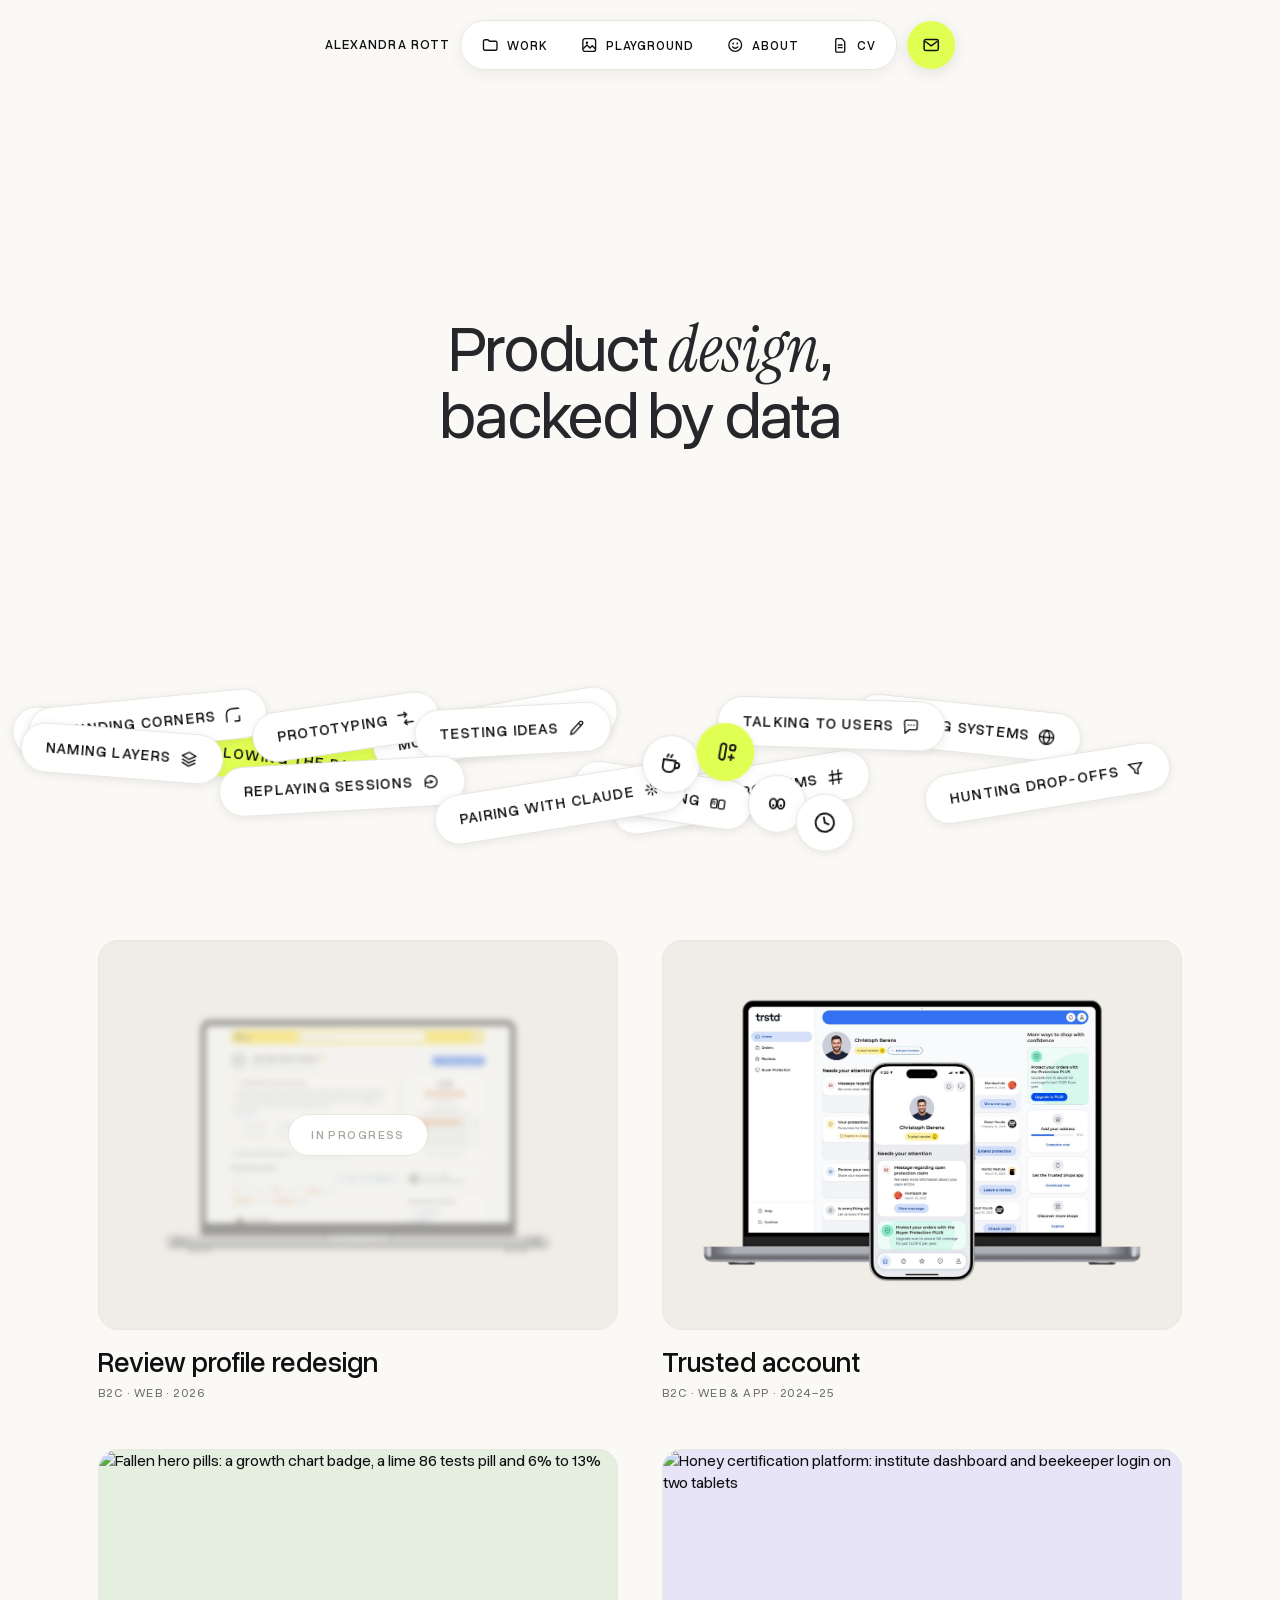
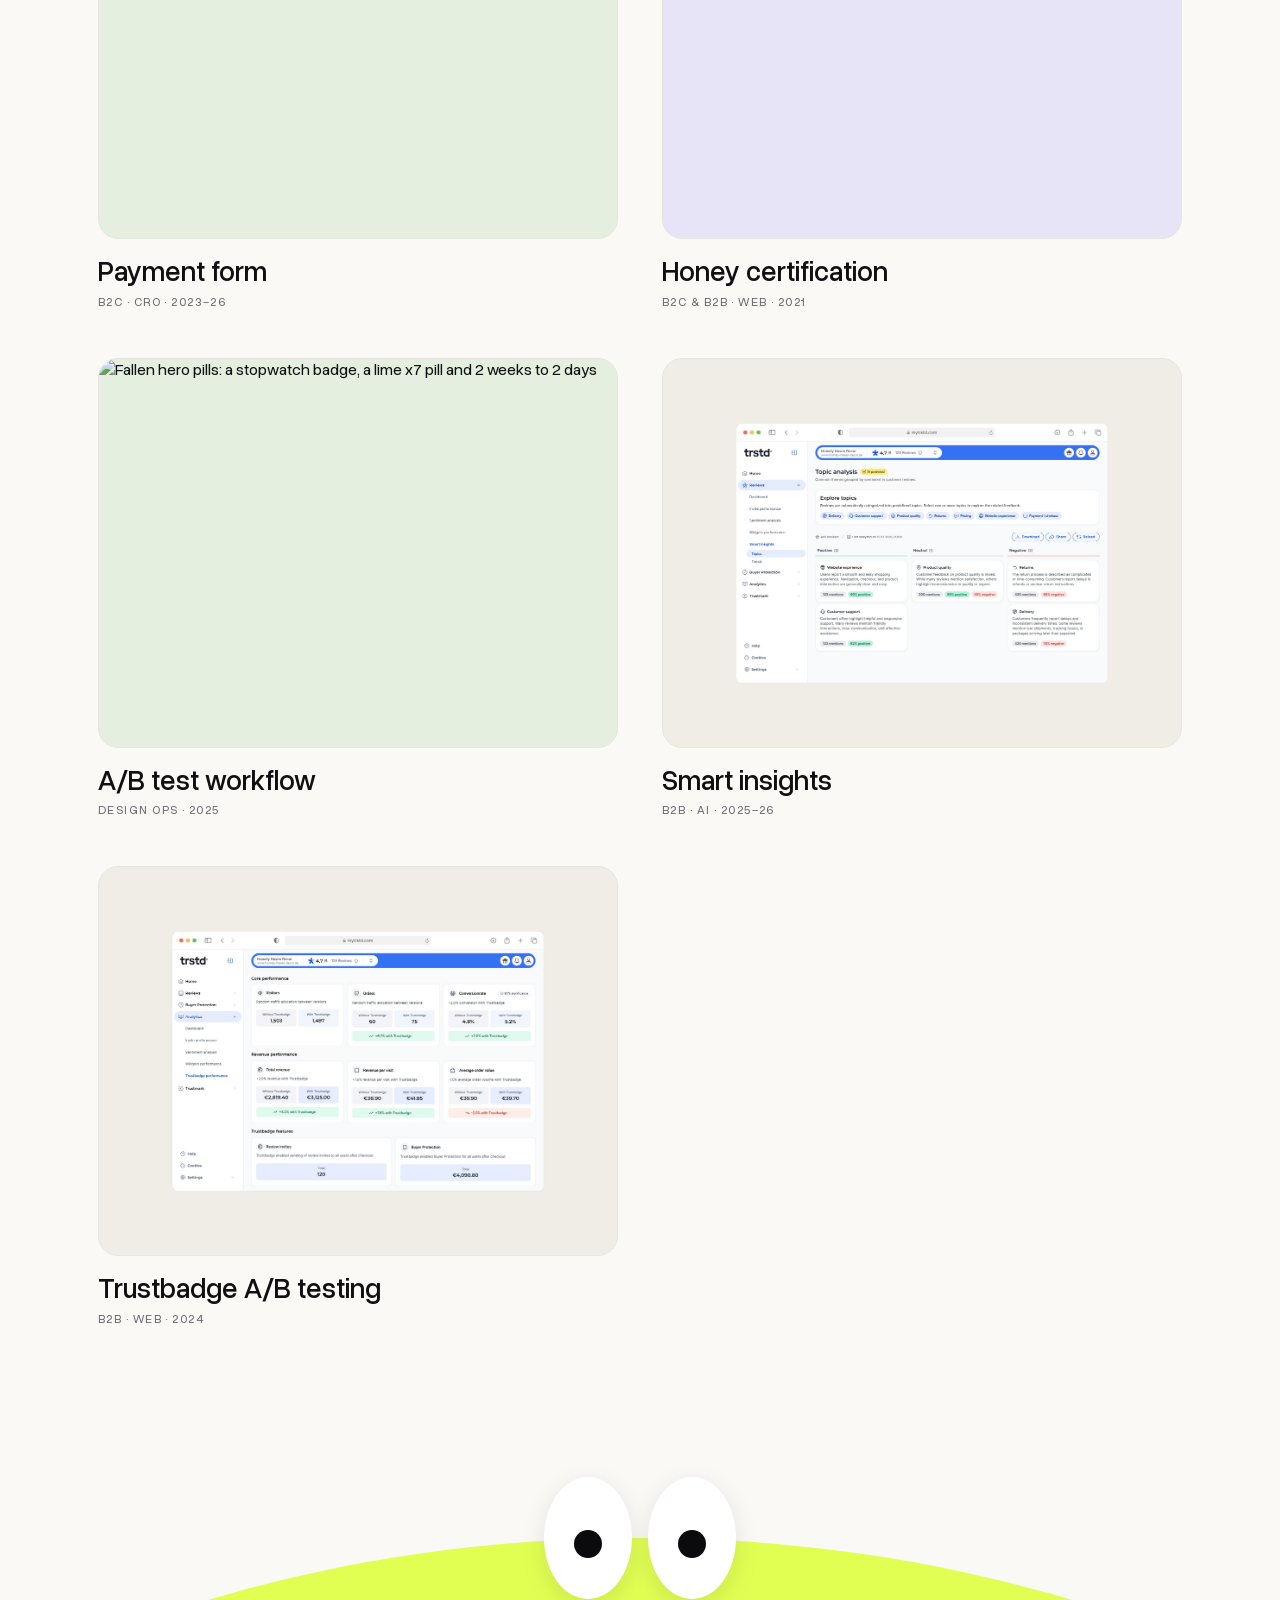
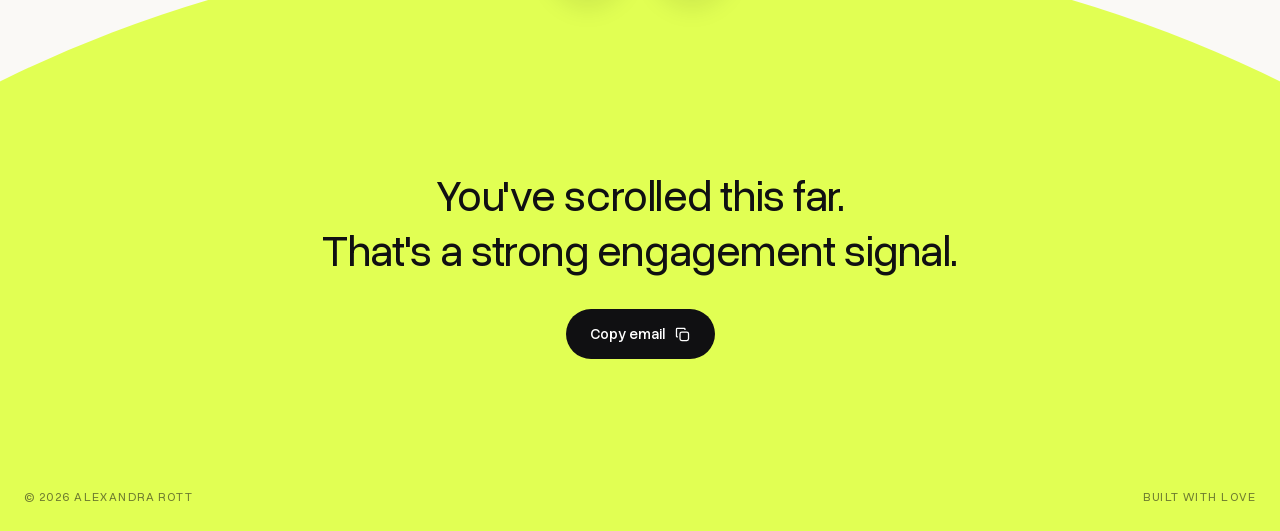
==== commit e6c8b0b0: "Hero comma after design; header wordmark 'Alexandra Rott' replaces AR monogram Co-Authored-By: Claud" ====
--- a/index.html
+++ b/index.html
@@ -8,12 +8,12 @@
   <link rel="preconnect" href="https://fonts.googleapis.com">
   <link rel="preconnect" href="https://fonts.gstatic.com" crossorigin>
   <link href="https://fonts.googleapis.com/css2?family=Instrument+Sans:ital,wght@0,400;0,500;0,600;1,400&family=Instrument+Serif:ital@0;1&display=swap" rel="stylesheet">
-  <link rel="stylesheet" href="css/style.css?v=20260712f">
+  <link rel="stylesheet" href="css/style.css?v=20260712h">
 </head>
 <body>
 
   <header class="site-header">
-    <a class="monogram" href="index.html" aria-label="Home">AR</a>
+    <a class="wordmark" href="index.html" aria-label="Home">Alexandra Rott</a>
     <nav class="nav-pill" aria-label="Main">
       <a href="index.html#work" class="nav-link is-active">
         <svg viewBox="0 0 24 24" class="nav-icon"><path d="M3 7a2 2 0 0 1 2-2h4l2 2h8a2 2 0 0 1 2 2v8a2 2 0 0 1-2 2H5a2 2 0 0 1-2-2V7z" fill="none" stroke="currentColor" stroke-width="1.8" stroke-linejoin="round"/></svg>
@@ -40,9 +40,7 @@
   <main>
     <section class="hero" id="hero">
       <div class="hero-intro">
-        <p class="hero-hello">Alexandra Rott</p>
-        <p class="hero-statement">Product <em>design</em><br>backed by data</p>
-        <p class="hero-sub">I focus on user research, experimentation, and designs validated by numbers.</p>
+        <p class="hero-statement">Product <em>design</em>,<br>backed by data</p>
       </div>
       <div class="pill-stage" id="pill-stage" aria-hidden="true">
         <div class="pill" data-color="yellow">Improving UX
--- a/css/style.css
+++ b/css/style.css
@@ -86,6 +86,16 @@
   box-shadow: 0 4px 16px rgba(16, 16, 18, 0.06);
   transition: transform 0.2s;
 }
+.wordmark {
+  font-family: var(--font-mono);
+  font-size: 13px;
+  font-weight: 500;
+  letter-spacing: 0.08em;
+  text-transform: uppercase;
+  color: var(--ink);
+  white-space: nowrap;
+  align-self: center;
+}
 
 .monogram:hover { transform: scale(1.08) rotate(-6deg); }
 
@@ -944,6 +954,7 @@
   .nav-link { padding: 9px 10px; font-size: 13px; }
   .nav-link .nav-icon { display: none; }
   .monogram, .mail-button { width: 42px; height: 42px; }
+  .wordmark { font-size: 11px; letter-spacing: 0.06em; }
 
   .work-grid-section { padding: 20px 20px 32px; }
   .work-grid { grid-template-columns: 1fr; gap: 36px; }
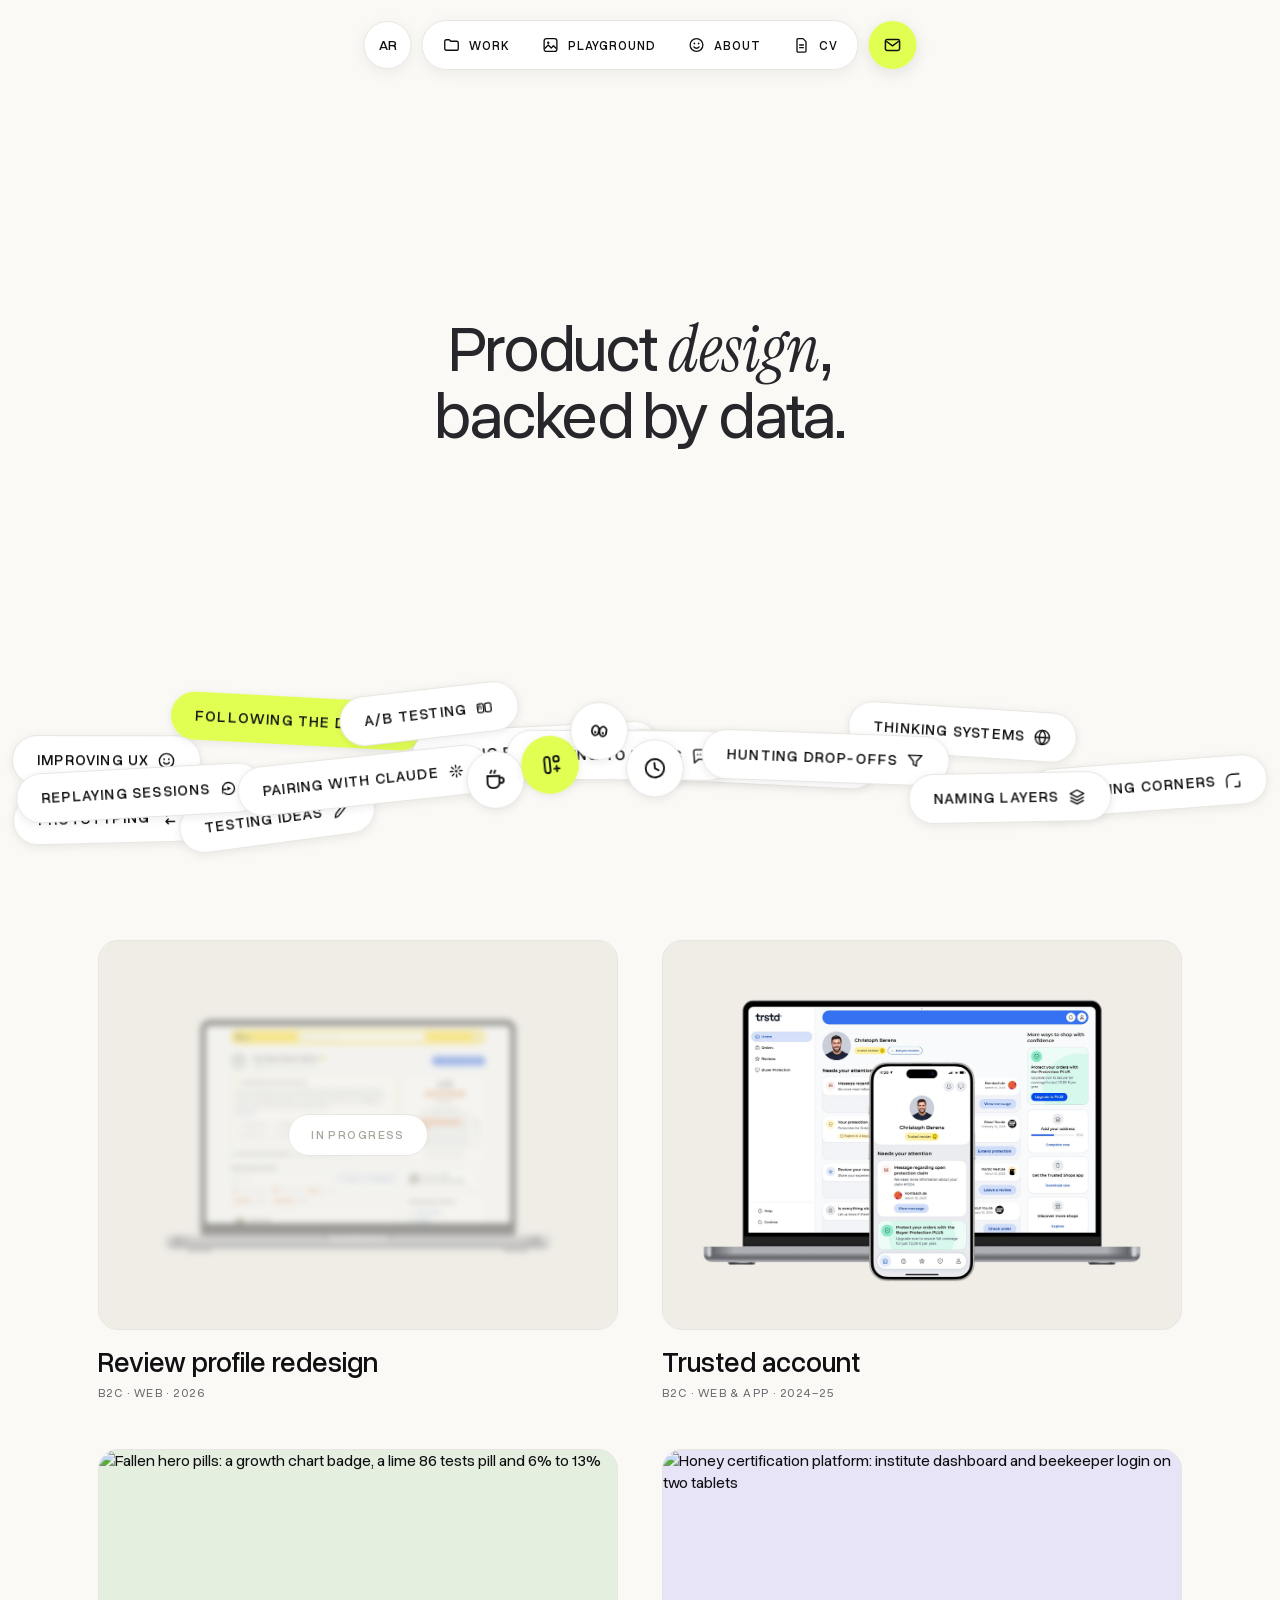
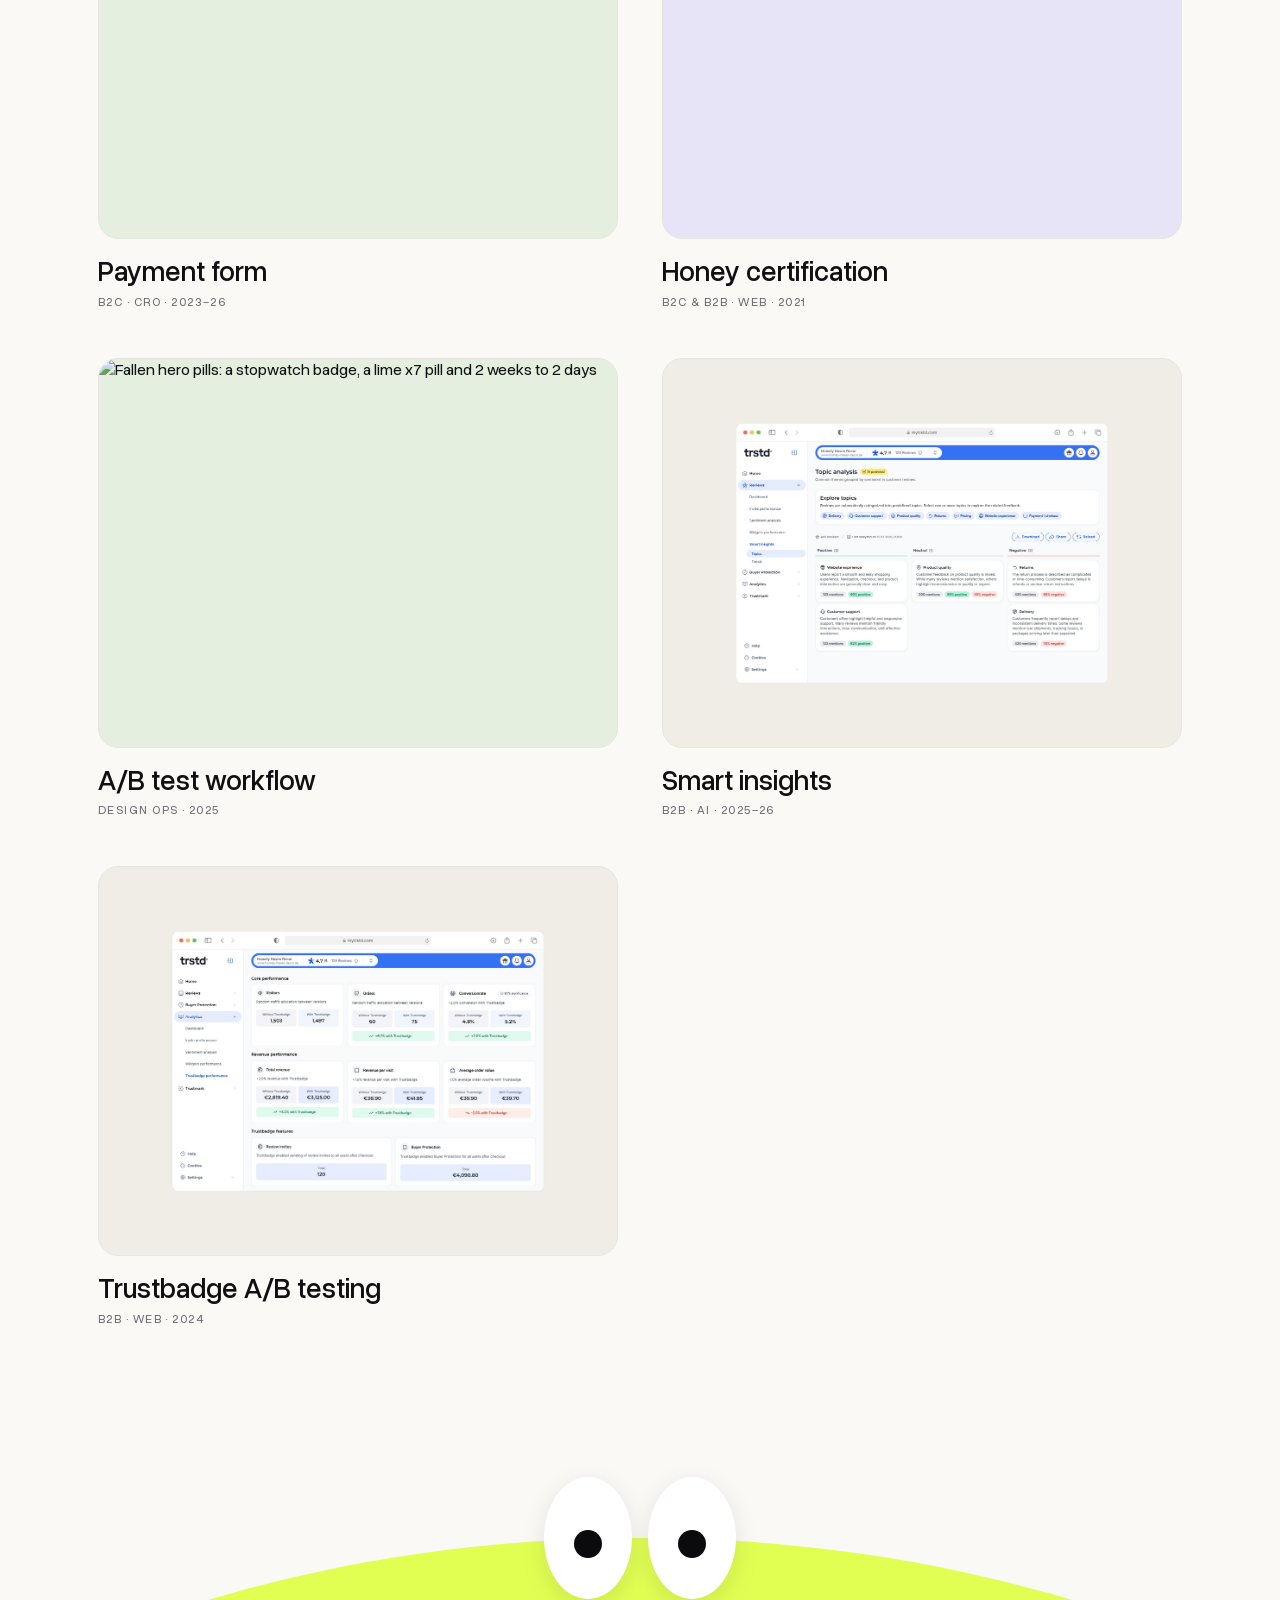
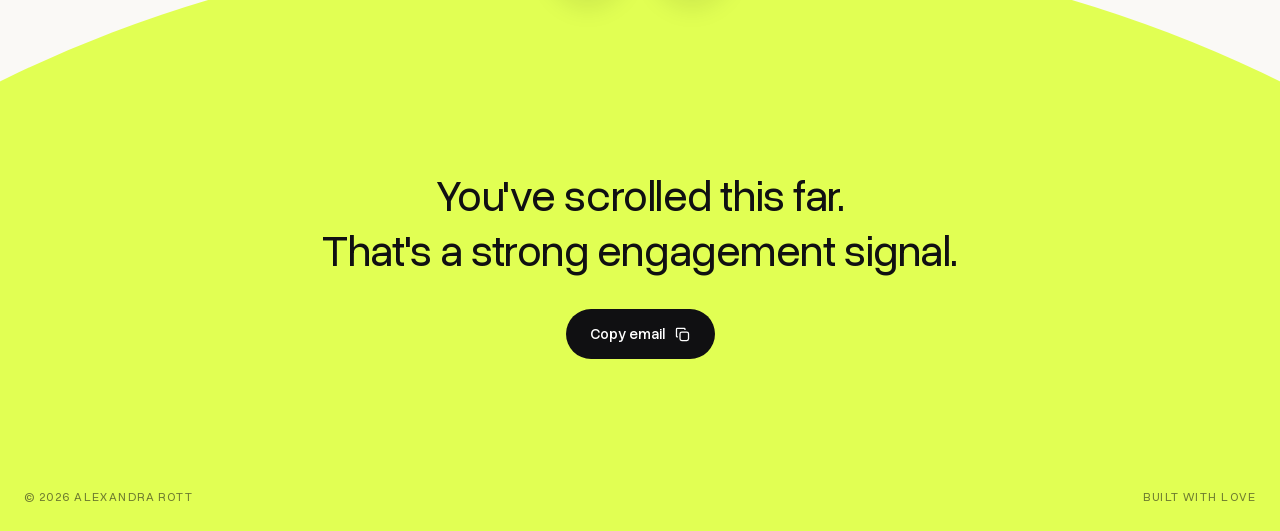
==== commit 7b404acc: "Hero period after data; restore AR monogram in header Co-Authored-By: Claude Fable 5 <noreply@anthro" ====
--- a/index.html
+++ b/index.html
@@ -8,12 +8,12 @@
   <link rel="preconnect" href="https://fonts.googleapis.com">
   <link rel="preconnect" href="https://fonts.gstatic.com" crossorigin>
   <link href="https://fonts.googleapis.com/css2?family=Instrument+Sans:ital,wght@0,400;0,500;0,600;1,400&family=Instrument+Serif:ital@0;1&display=swap" rel="stylesheet">
-  <link rel="stylesheet" href="css/style.css?v=20260712h">
+  <link rel="stylesheet" href="css/style.css?v=20260712i">
 </head>
 <body>
 
   <header class="site-header">
-    <a class="wordmark" href="index.html" aria-label="Home">Alexandra Rott</a>
+    <a class="monogram" href="index.html" aria-label="Home">AR</a>
     <nav class="nav-pill" aria-label="Main">
       <a href="index.html#work" class="nav-link is-active">
         <svg viewBox="0 0 24 24" class="nav-icon"><path d="M3 7a2 2 0 0 1 2-2h4l2 2h8a2 2 0 0 1 2 2v8a2 2 0 0 1-2 2H5a2 2 0 0 1-2-2V7z" fill="none" stroke="currentColor" stroke-width="1.8" stroke-linejoin="round"/></svg>
@@ -40,7 +40,7 @@
   <main>
     <section class="hero" id="hero">
       <div class="hero-intro">
-        <p class="hero-statement">Product <em>design</em>,<br>backed by data</p>
+        <p class="hero-statement">Product <em>design</em>,<br>backed by data.</p>
       </div>
       <div class="pill-stage" id="pill-stage" aria-hidden="true">
         <div class="pill" data-color="yellow">Improving UX
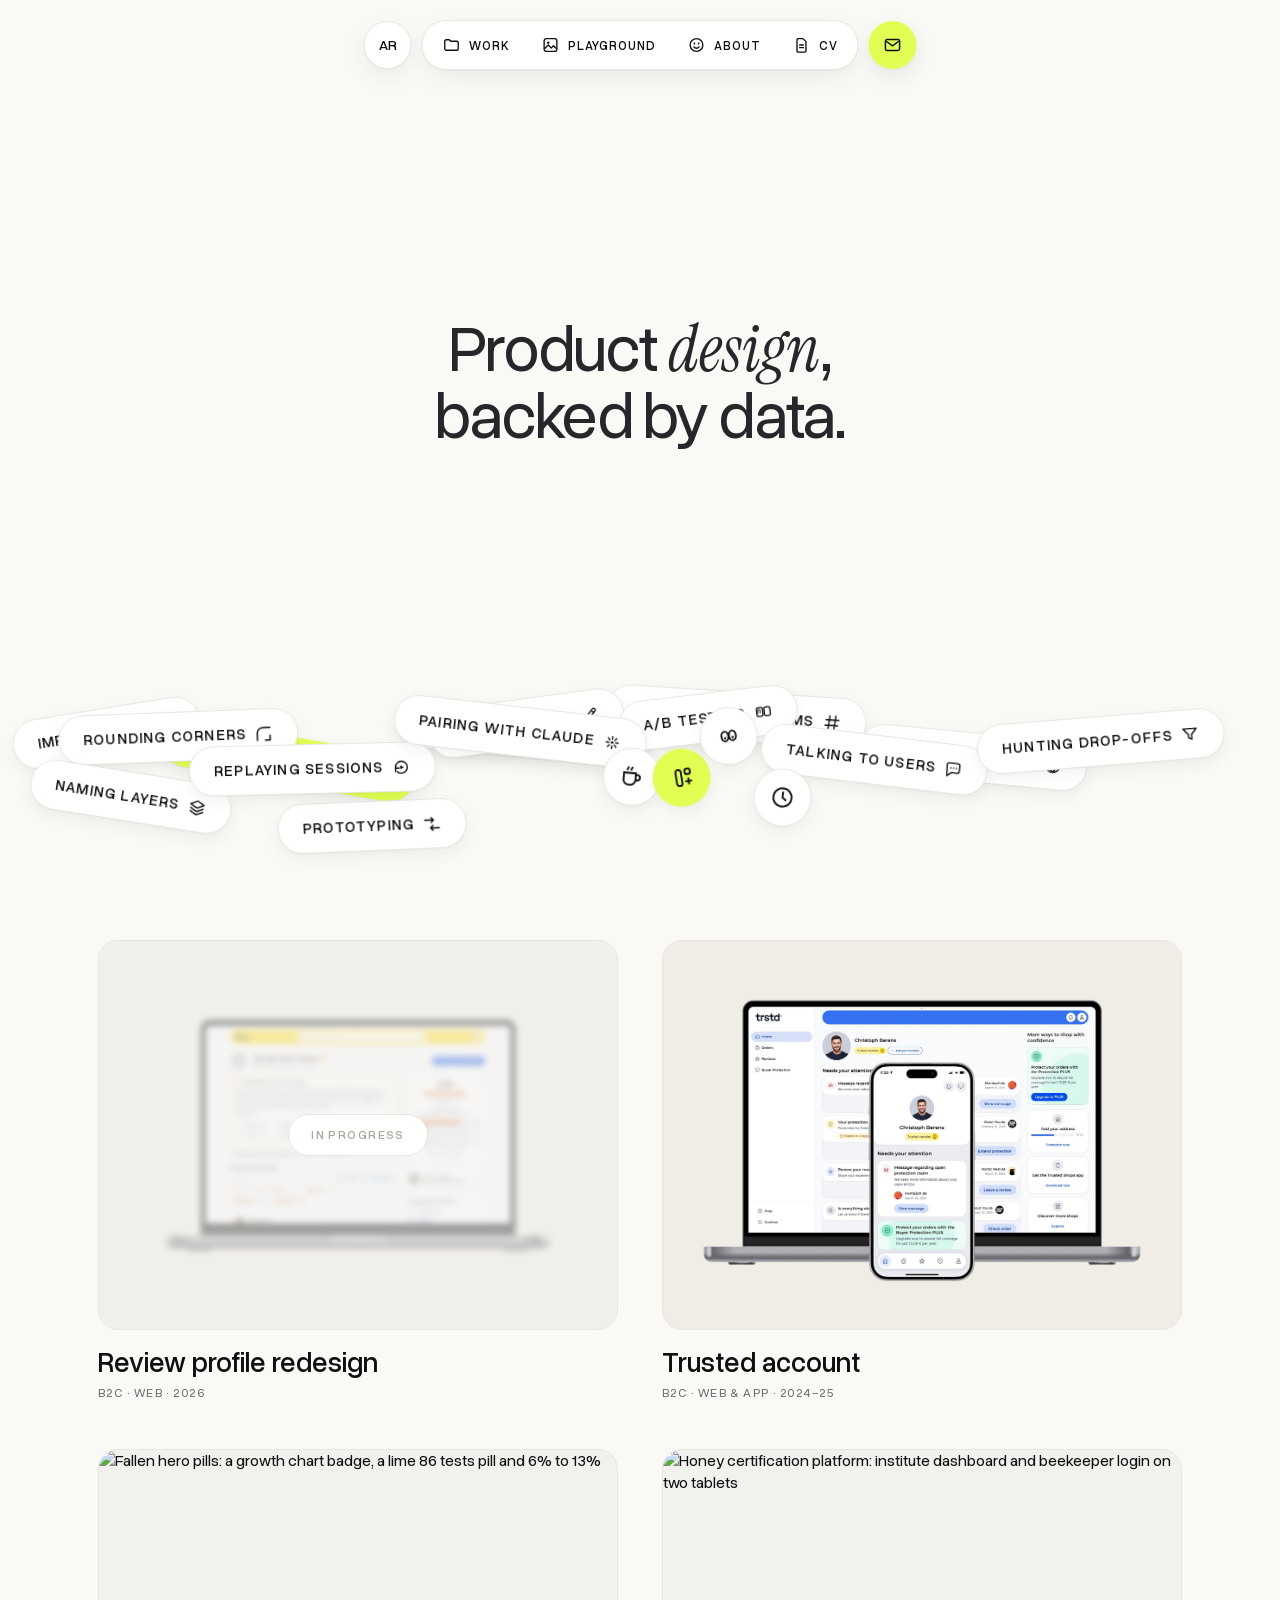
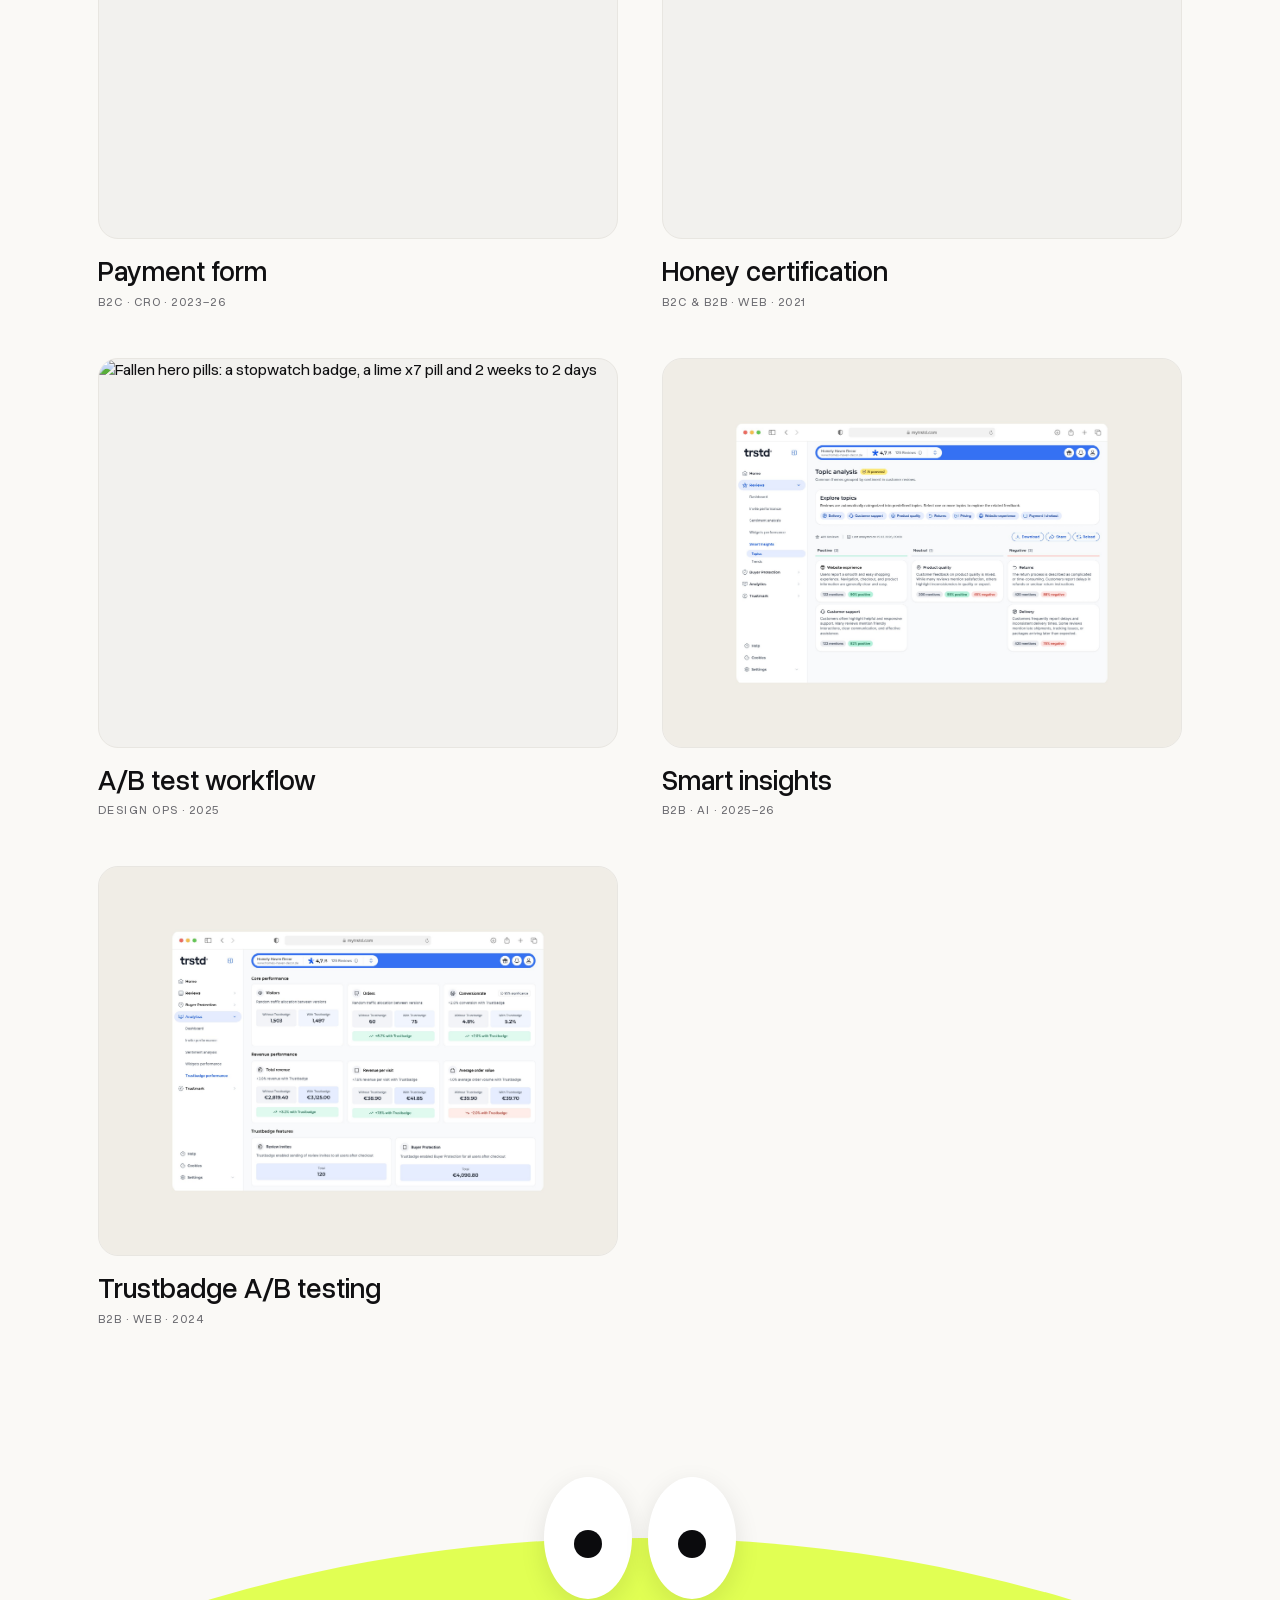
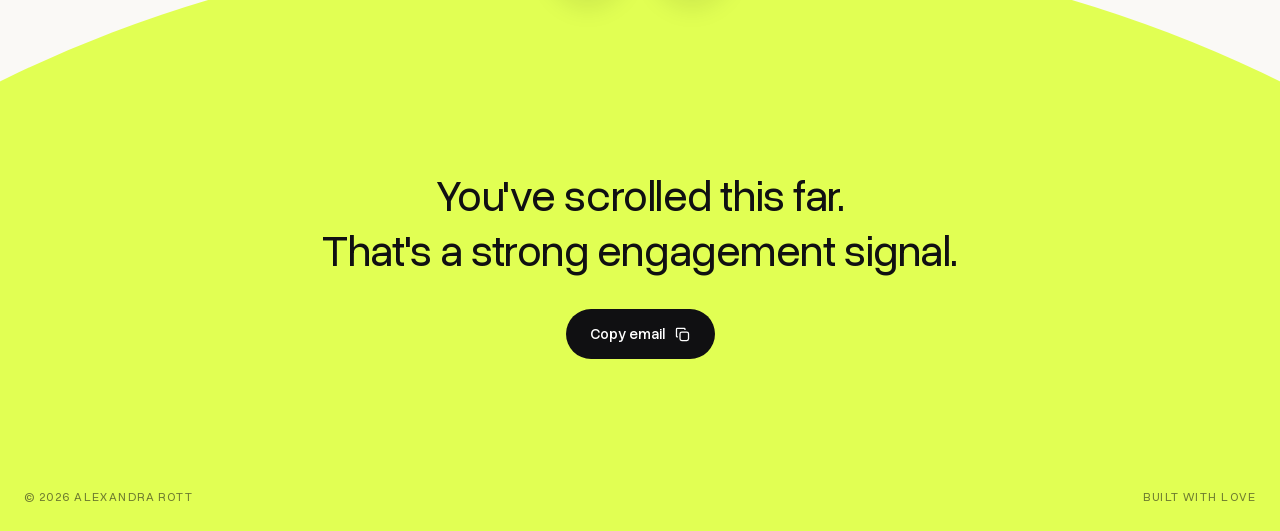
==== commit 8d6eb968: "About board: more generous spacing (taller board, cards respread) to reduce crowding Co-Authored-By:" ====
--- a/index.html
+++ b/index.html
@@ -8,7 +8,7 @@
   <link rel="preconnect" href="https://fonts.googleapis.com">
   <link rel="preconnect" href="https://fonts.gstatic.com" crossorigin>
   <link href="https://fonts.googleapis.com/css2?family=Instrument+Sans:ital,wght@0,400;0,500;0,600;1,400&family=Instrument+Serif:ital@0;1&display=swap" rel="stylesheet">
-  <link rel="stylesheet" href="css/style.css?v=20260712i">
+  <link rel="stylesheet" href="css/style.css?v=20260713d">
 </head>
 <body>
 
@@ -19,7 +19,7 @@
         <svg viewBox="0 0 24 24" class="nav-icon"><path d="M3 7a2 2 0 0 1 2-2h4l2 2h8a2 2 0 0 1 2 2v8a2 2 0 0 1-2 2H5a2 2 0 0 1-2-2V7z" fill="none" stroke="currentColor" stroke-width="1.8" stroke-linejoin="round"/></svg>
         Work
       </a>
-      <a class="nav-link coming-soon">
+      <a class="nav-link coming-soon nav-hide-mobile">
         <svg viewBox="0 0 24 24" class="nav-icon"><rect x="3.5" y="3.5" width="17" height="17" rx="3" fill="none" stroke="currentColor" stroke-width="1.8"/><circle cx="9" cy="9" r="1.6" fill="currentColor"/><path d="M4 17l5-5 4 4 3-3 4 4" fill="none" stroke="currentColor" stroke-width="1.8" stroke-linejoin="round"/></svg>
         Playground
       </a>
@@ -49,10 +49,10 @@
         <div class="pill" data-color="coral">Following the data
           <svg viewBox="0 0 24 24"><path d="M4 19.5L9 13l4 3.5 7-9" fill="none" stroke="currentColor" stroke-width="1.8" stroke-linecap="round" stroke-linejoin="round"/><circle cx="20" cy="7.5" r="1.6" fill="currentColor"/></svg>
         </div>
-        <div class="pill" data-color="sky">Moving rectangles
+        <div class="pill" data-color="sky" data-mhide>Moving rectangles
           <svg viewBox="0 0 24 24"><path d="M12 2.5v19M2.5 12h19M12 2.5L9.5 5M12 2.5L14.5 5M12 21.5L9.5 19M12 21.5l2.5-2.5M2.5 12L5 9.5M2.5 12L5 14.5M21.5 12L19 9.5M21.5 12L19 14.5" fill="none" stroke="currentColor" stroke-width="1.7" stroke-linecap="round" stroke-linejoin="round"/></svg>
         </div>
-        <div class="pill" data-color="mint">Reframing problems
+        <div class="pill" data-color="mint" data-mhide>Reframing problems
           <svg viewBox="0 0 24 24"><path d="M9 3.5L7.5 20.5M16.5 3.5L15 20.5M4.5 8.5h16M3.5 15.5h16" fill="none" stroke="currentColor" stroke-width="1.7" stroke-linecap="round"/></svg>
         </div>
         <div class="pill" data-color="pink">Thinking systems
@@ -70,19 +70,19 @@
         <div class="pill" data-color="white">A/B testing
           <svg viewBox="0 0 24 24"><rect x="3.5" y="6.5" width="7.5" height="11" rx="2" fill="none" stroke="currentColor" stroke-width="1.7"/><rect x="13" y="6.5" width="7.5" height="11" rx="2" fill="none" stroke="currentColor" stroke-width="1.7"/><path d="M7.25 14.5v-3.2a1.6 1.6 0 0 1 3.2 0v3.2" fill="none" stroke="currentColor" stroke-width="1.4" stroke-linecap="round" transform="translate(-1.6 0) scale(0.9)"/></svg>
         </div>
-        <div class="pill" data-color="sky">Talking to users
+        <div class="pill" data-color="sky" data-mhide>Talking to users
           <svg viewBox="0 0 24 24"><path d="M4 6.5A2.5 2.5 0 0 1 6.5 4h11A2.5 2.5 0 0 1 20 6.5v7a2.5 2.5 0 0 1-2.5 2.5H10l-5 4.5z" fill="none" stroke="currentColor" stroke-width="1.7" stroke-linejoin="round"/><circle cx="9" cy="10" r="1" fill="currentColor"/><circle cx="12.5" cy="10" r="1" fill="currentColor"/><circle cx="16" cy="10" r="1" fill="currentColor"/></svg>
         </div>
-        <div class="pill" data-color="mint">Hunting drop-offs
+        <div class="pill" data-color="mint" data-mhide>Hunting drop-offs
           <svg viewBox="0 0 24 24"><path d="M3.5 4.5h17l-6.5 7.5v6l-4-2v-4z" fill="none" stroke="currentColor" stroke-width="1.7" stroke-linejoin="round"/></svg>
         </div>
         <div class="pill" data-color="yellow">Naming layers
           <svg viewBox="0 0 24 24"><path d="M12 3.5l8.5 4.5L12 12.5 3.5 8z" fill="none" stroke="currentColor" stroke-width="1.7" stroke-linejoin="round"/><path d="M3.5 12.5L12 17l8.5-4.5M3.5 16.5L12 21l8.5-4.5" fill="none" stroke="currentColor" stroke-width="1.7" stroke-linejoin="round"/></svg>
         </div>
-        <div class="pill" data-color="pink">Replaying sessions
+        <div class="pill" data-color="pink" data-mhide>Replaying sessions
           <svg viewBox="0 0 24 24"><path d="M4.5 12a7.5 7.5 0 1 1 2.2 5.3M4.5 17.5V13H9" fill="none" stroke="currentColor" stroke-width="1.7" stroke-linecap="round" stroke-linejoin="round"/><path d="M10.5 9.5l5 2.5-5 2.5z" fill="currentColor"/></svg>
         </div>
-        <div class="pill" data-color="lilac">Pairing with Claude
+        <div class="pill" data-color="lilac" data-mhide>Pairing with Claude
           <svg viewBox="0 0 24 24"><g stroke="currentColor" stroke-width="1.7" stroke-linecap="round"><path d="M12 4.5v3.2M12 16.3v3.2M4.5 12h3.2M16.3 12h3.2M6.7 6.7l2.3 2.3M15 15l2.3 2.3M17.3 6.7L15 9M9 15l-2.3 2.3"/></g><circle cx="12" cy="12" r="1.7" fill="currentColor"/></svg>
         </div>
         <div class="pill pill-badge" data-color="lilac" title="Fueled by coffee">
@@ -158,12 +158,13 @@
   </footer>
 
   <script src="https://cdn.jsdelivr.net/npm/matter-js@0.20.0/build/matter.min.js"></script>
-  <script src="js/hero-pills.js?v=20260709f"></script>
+  <script src="js/hero-pills.js?v=20260713d"></script>
   <script src="js/footer.js?v=20260709f"></script>
   <script src="js/coming-soon.js?v=20260709f"></script>
   <script src="js/reveal.js?v=20260709f"></script>
   <script src="js/home-motion.js?v=20260709f"></script>
   <script data-goatcounter="https://alexproduct.goatcounter.com/count"
           async src="//gc.zgo.at/count.js"></script>
+
 </body>
 </html>
--- a/css/style.css
+++ b/css/style.css
@@ -83,7 +83,7 @@
   font-family: var(--font-mono);
   font-size: 14px;
   font-weight: 500;
-  box-shadow: 0 4px 16px rgba(16, 16, 18, 0.06);
+  box-shadow: 0 1px 2px rgba(16, 16, 18, 0.04), 0 8px 24px rgba(16, 16, 18, 0.06);
   transition: transform 0.2s;
 }
 .wordmark {
@@ -107,7 +107,7 @@
   border: 1px solid var(--line);
   border-radius: 999px;
   padding: 6px;
-  box-shadow: 0 4px 16px rgba(16, 16, 18, 0.06);
+  box-shadow: 0 1px 2px rgba(16, 16, 18, 0.04), 0 8px 24px rgba(16, 16, 18, 0.06);
 }
 
 .nav-link {
@@ -166,7 +166,7 @@
   color: #101012;
   display: grid;
   place-items: center;
-  box-shadow: 0 4px 16px rgba(16, 16, 18, 0.1);
+  box-shadow: 0 1px 2px rgba(16, 16, 18, 0.05), 0 8px 22px rgba(16, 16, 18, 0.08);
   transition: transform 0.2s;
 }
 
@@ -247,7 +247,7 @@
   cursor: grab;
   user-select: none;
   will-change: transform;
-  box-shadow: 0 2px 10px rgba(16, 16, 18, 0.08);
+  box-shadow: 0 1px 2px rgba(16, 16, 18, 0.04), 0 6px 16px rgba(16, 16, 18, 0.05);
 }
 
 .pill:active { cursor: grabbing; }
@@ -360,10 +360,10 @@
   color: #a9a69e;
 }
 
-.grid-cover[data-tone="a"] { background: #E8E4F8; }
-.grid-cover[data-tone="b"] { background: #E5EFE0; }
-.grid-cover[data-tone="c"] { background: #F8E9DE; }
-.grid-cover[data-tone="d"] { background: #EFEDE6; }
+.grid-cover[data-tone="a"] { background: #F2F1EE; }
+.grid-cover[data-tone="b"] { background: #F2F1EE; }
+.grid-cover[data-tone="c"] { background: #F2F1EE; }
+.grid-cover[data-tone="d"] { background: #F2F1EE; }
 
 .grid-card-name {
   display: block;
@@ -1071,7 +1071,8 @@
 
 @media (max-width: 860px) {
   .dome-footer { margin-top: 10px; padding-top: 60px; }
-  .dome-bg { top: 106px; }
+  .dome-bg { top: 120px; width: 280vw; height: 1200px; }
+  .nav-hide-mobile { display: none; }
   .d-eye { width: 64px; height: 90px; }
   .d-pupil { width: 20px; height: 20px; margin: -10px 0 0 -10px; }
   .dome-content { margin-top: 130px; }
@@ -1155,7 +1156,7 @@
   display: flex;
   align-items: center;
   justify-content: center;
-  background: rgba(239, 237, 230, 0.6);
+  background: rgba(242, 241, 238, 0.62);
   backdrop-filter: blur(3px);
   -webkit-backdrop-filter: blur(3px);
 }
@@ -1377,7 +1378,7 @@
 .board-main { padding: 108px 0 40px; }
 .board {
   position: relative;
-  height: 840px;
+  height: 1000px;
   max-width: 1500px;
   margin: 0 auto;
   background-image:
@@ -1487,7 +1488,7 @@
 .bc-tools .tool { display: flex; flex-direction: column; align-items: center; gap: 4px; }
 .bc-tools .tool svg { width: 42px; height: 42px; border-radius: 11px; box-shadow: 0 1px 3px rgba(16,16,18,0.12); }
 .bc-tools .tool i { font-style: normal; font-size: 8.5px; color: var(--ink-soft); letter-spacing: 0.02em; }
-.bc-learning { background: #CDBBF7; display: block; }
+.bc-learning { background: #FBD8FF; display: block; }
 .bc-learning, .bc-learning:active, .bc-linkedin, .bc-linkedin:active { cursor: pointer; }
 .bc-learning .mono { color: #43356b; display: flex; align-items: center; gap: 6px; }
 .bc-learning .learn-icon { width: 16px; height: 16px; flex: none; }
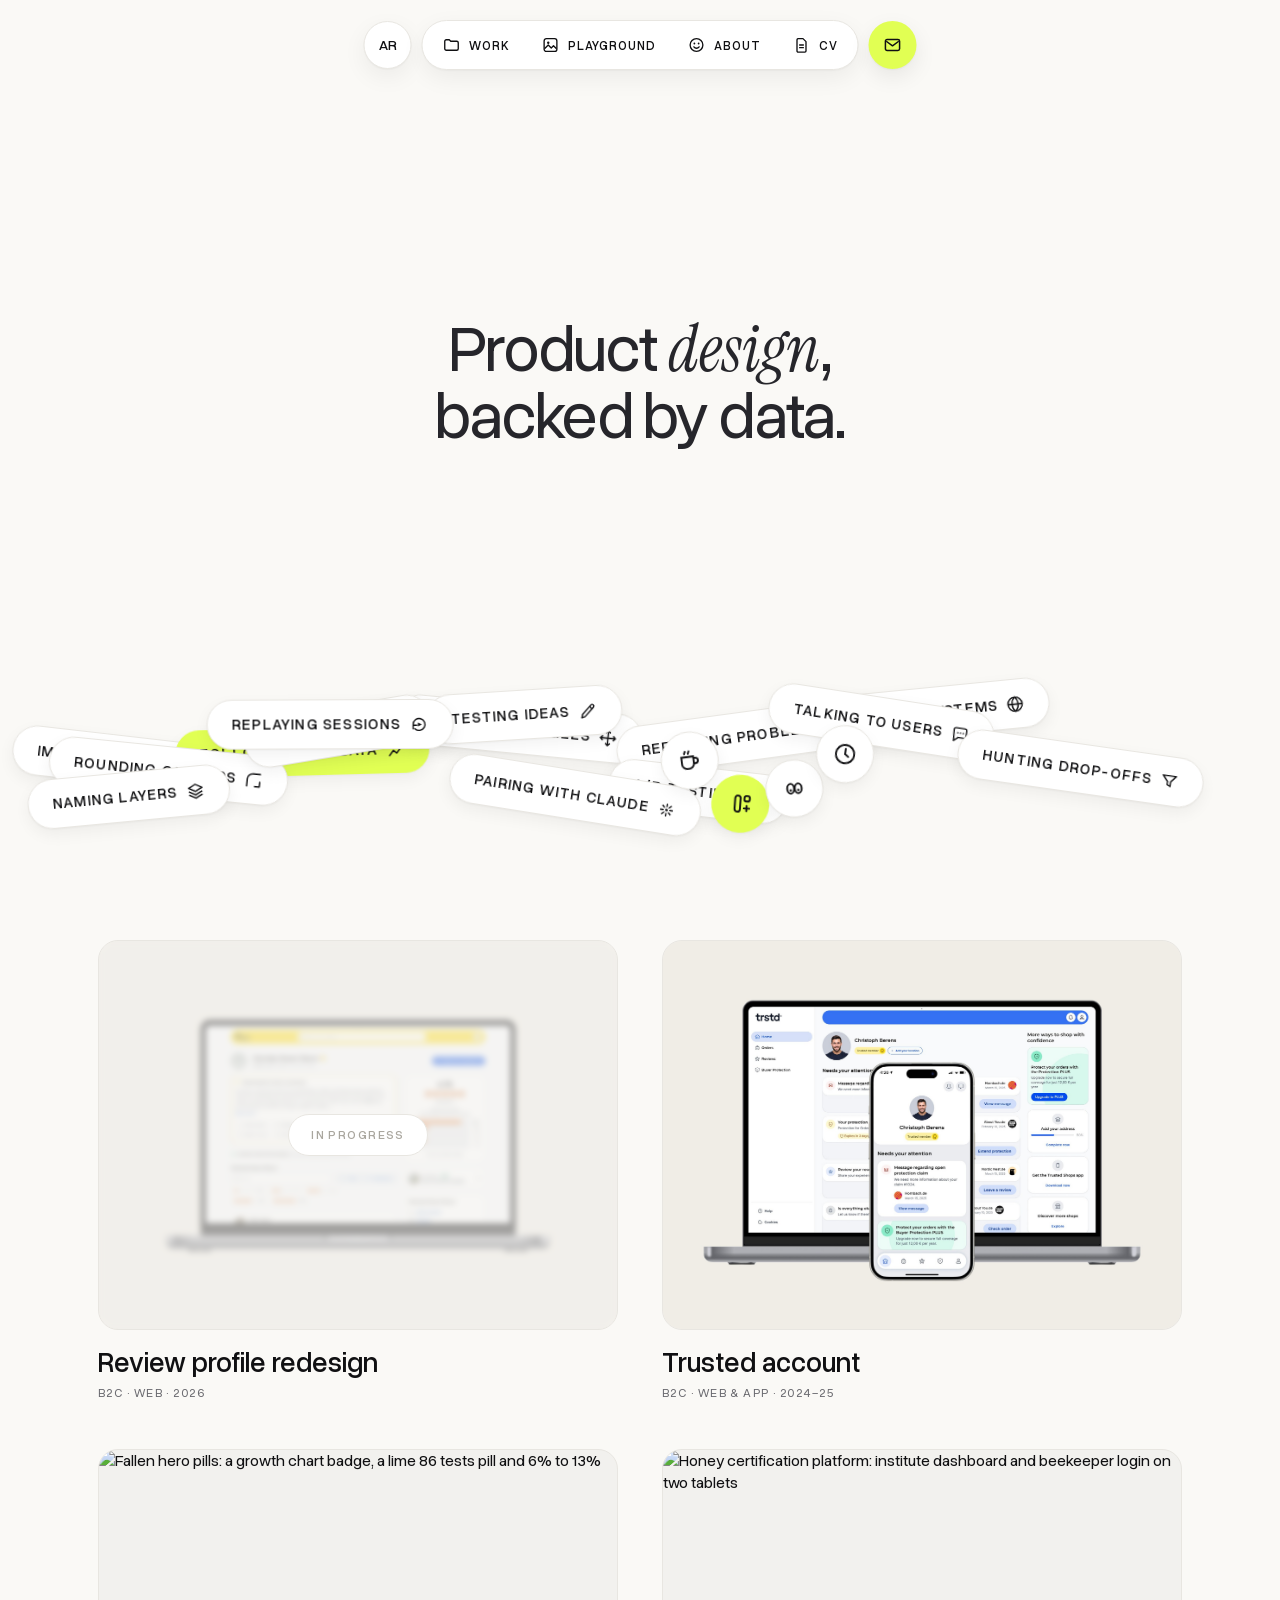
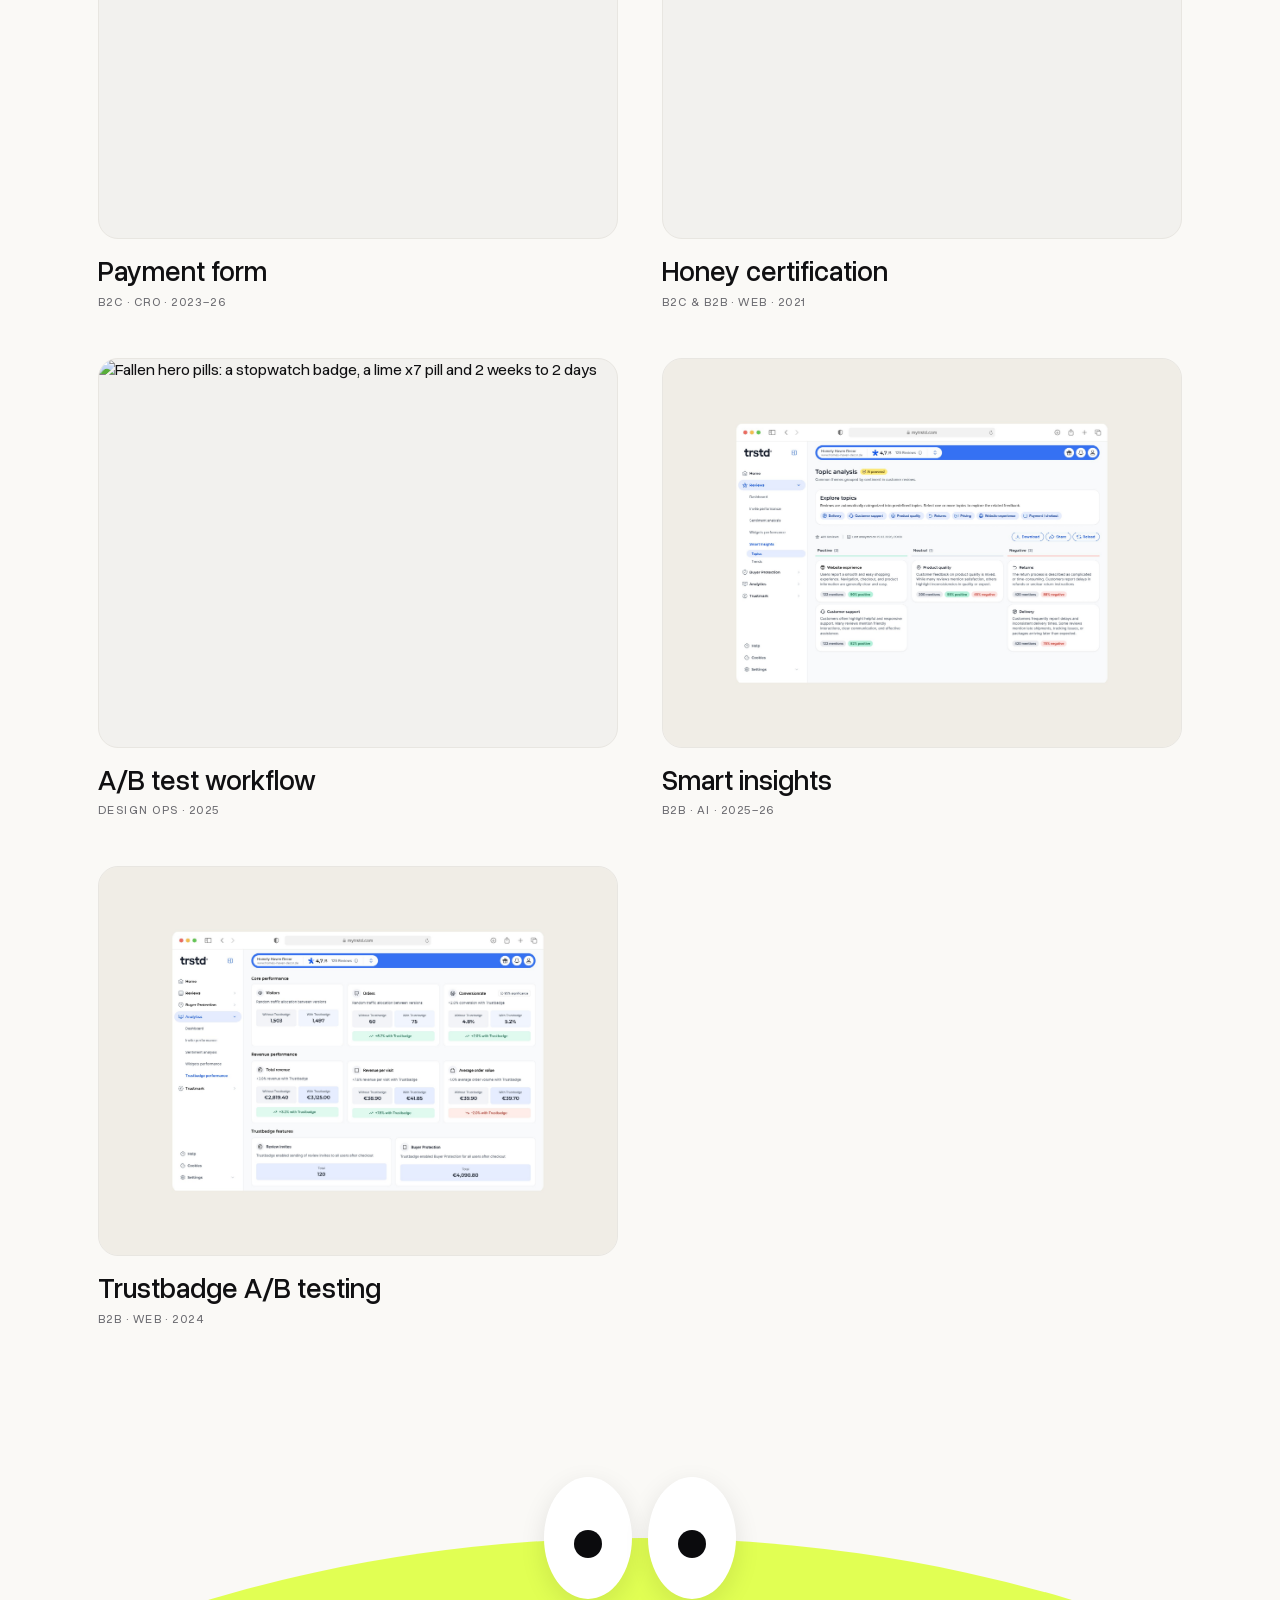
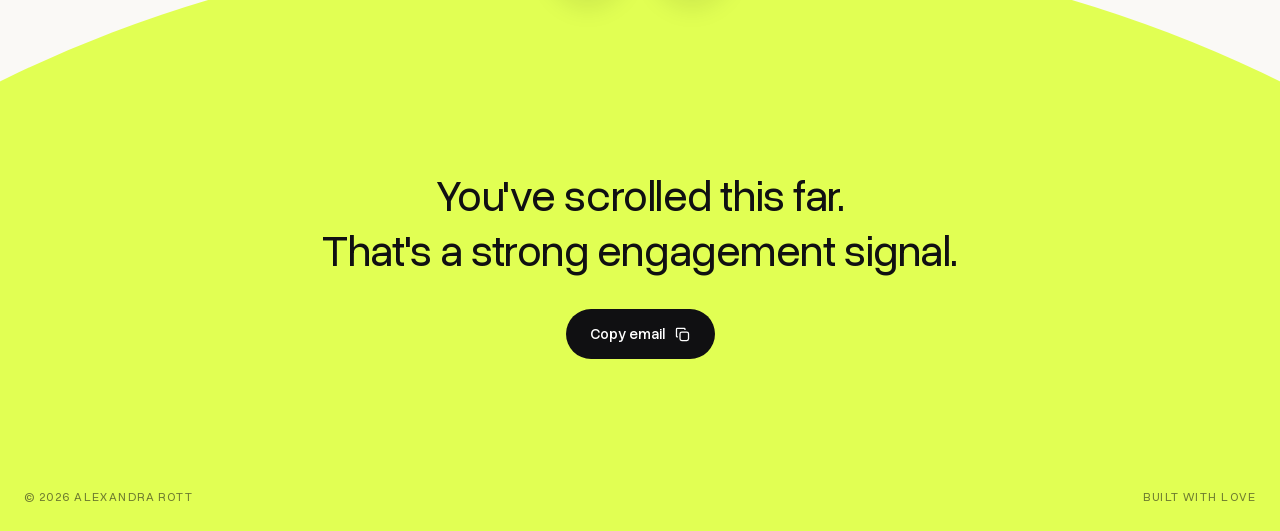
==== commit 46291d43: "Add branded favicon (lime AR monogram) Co-Authored-By: Claude Fable 5 <noreply@anthropic.com>" ====
--- a/index.html
+++ b/index.html
@@ -8,6 +8,7 @@
   <link rel="preconnect" href="https://fonts.googleapis.com">
   <link rel="preconnect" href="https://fonts.gstatic.com" crossorigin>
   <link href="https://fonts.googleapis.com/css2?family=Instrument+Sans:ital,wght@0,400;0,500;0,600;1,400&family=Instrument+Serif:ital@0;1&display=swap" rel="stylesheet">
+  <link rel="icon" type="image/svg+xml" href="favicon.svg">
   <link rel="stylesheet" href="css/style.css?v=20260713d">
 </head>
 <body>
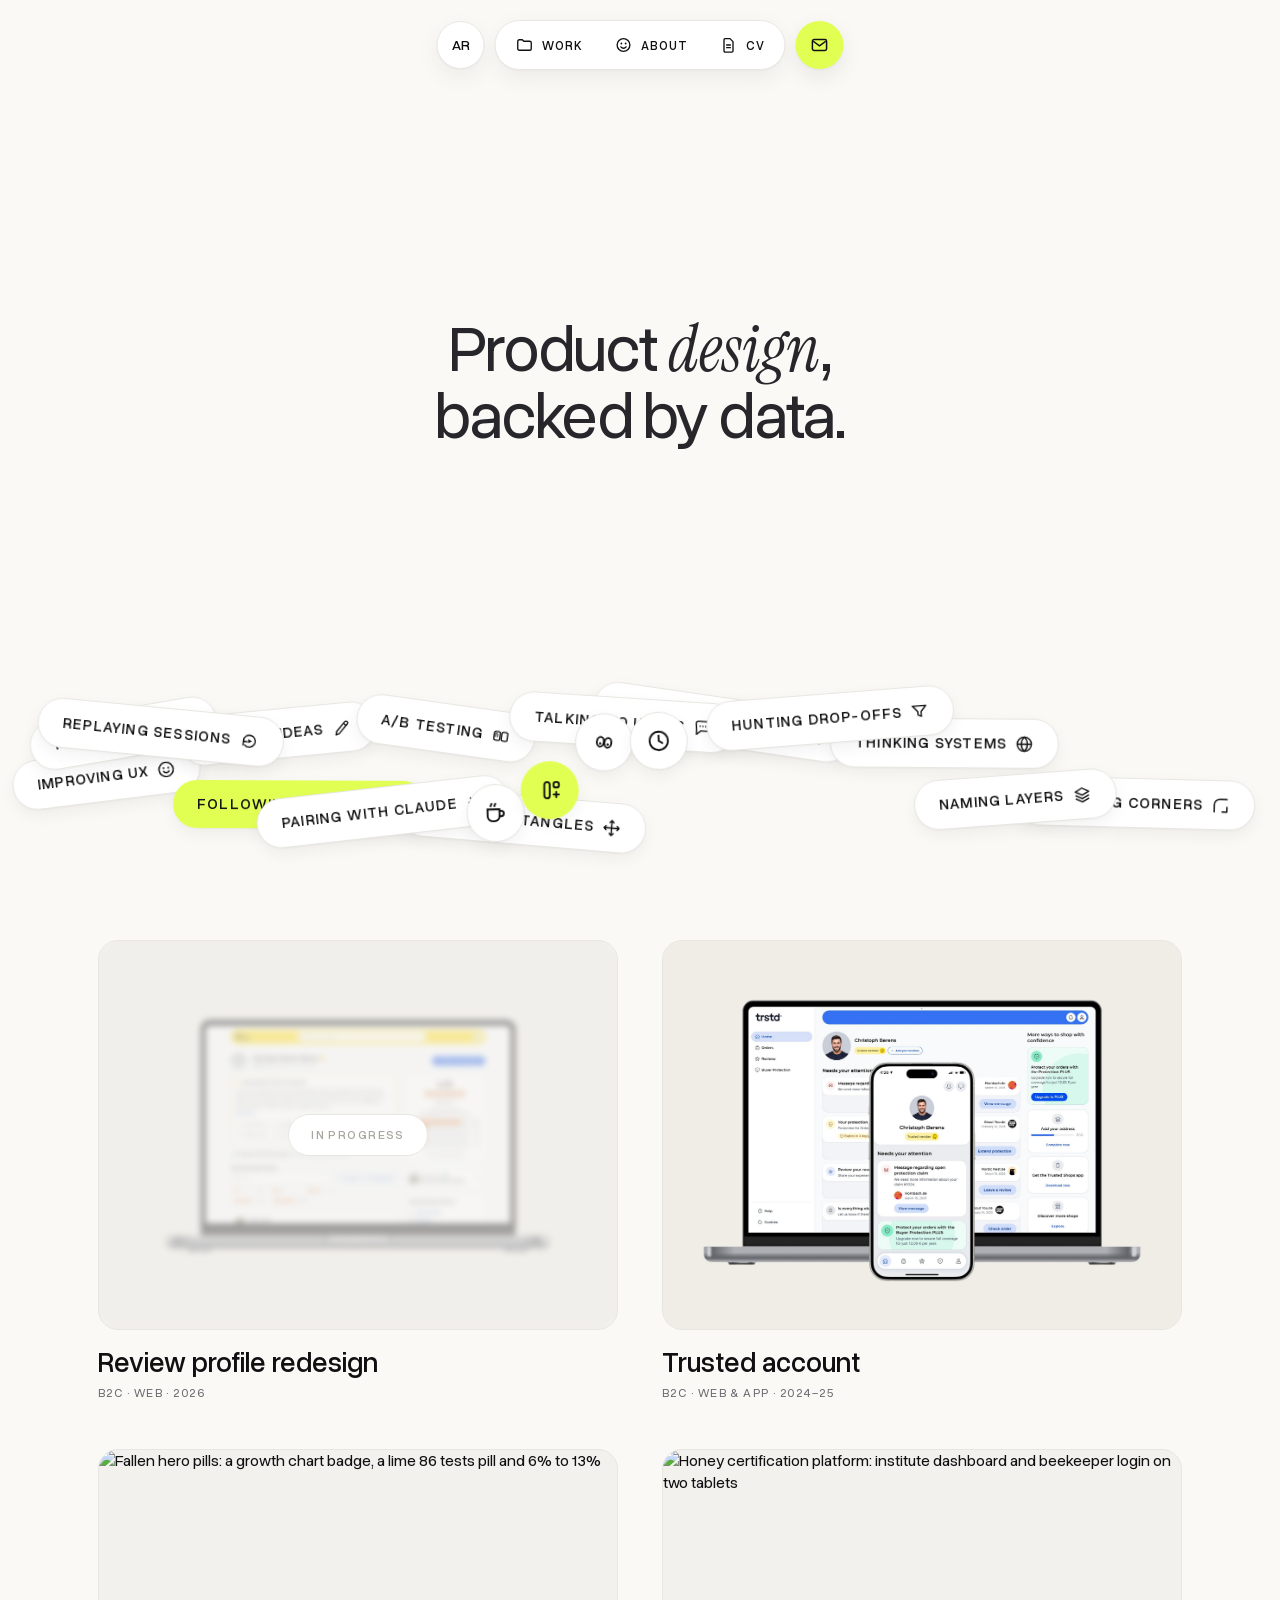
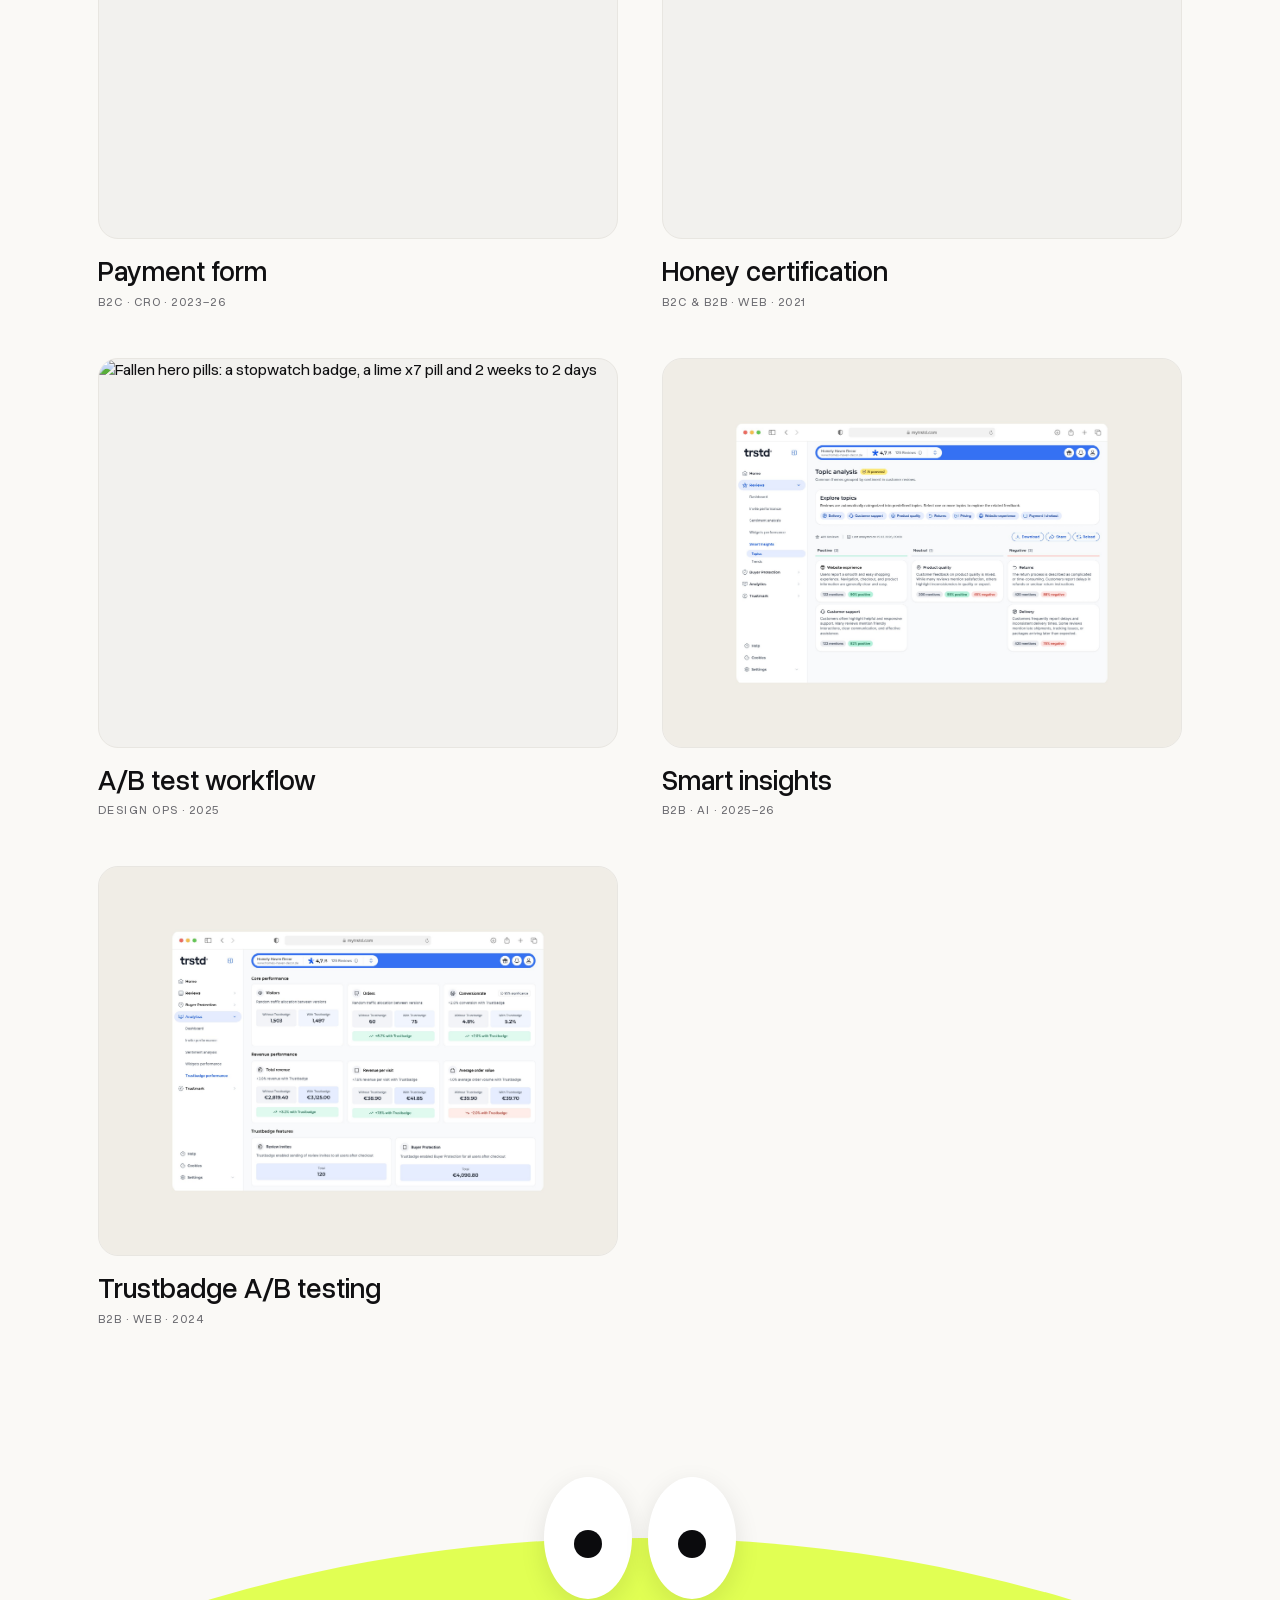
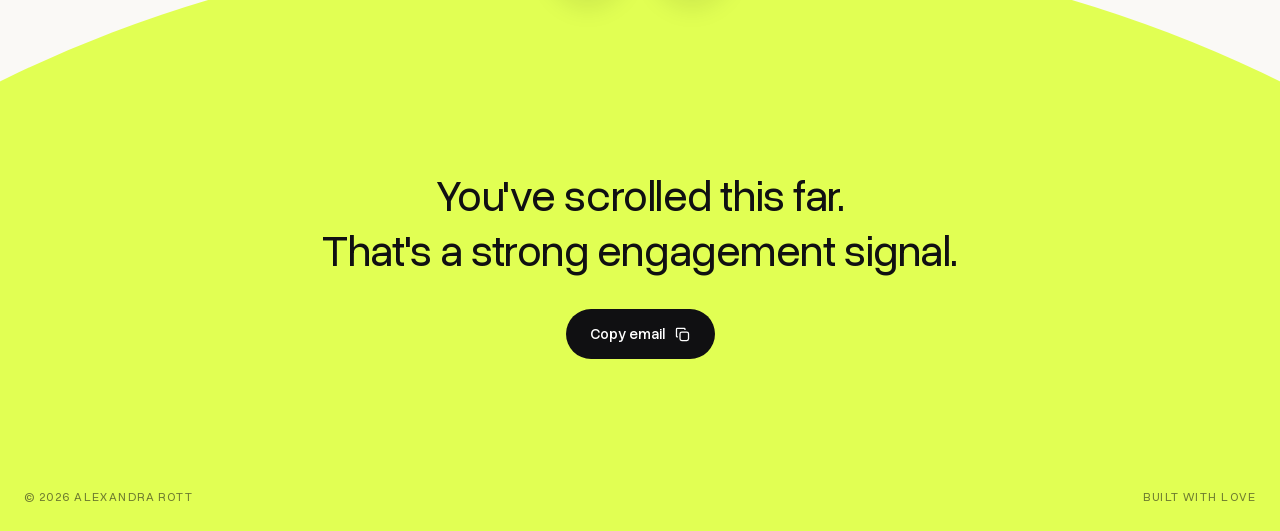
==== commit ad97b376: "Hide Playground nav item on all screens (temporary) Co-Authored-By: Claude Fable 5 <noreply@anthropi" ====
--- a/index.html
+++ b/index.html
@@ -9,7 +9,7 @@
   <link rel="preconnect" href="https://fonts.gstatic.com" crossorigin>
   <link href="https://fonts.googleapis.com/css2?family=Instrument+Sans:ital,wght@0,400;0,500;0,600;1,400&family=Instrument+Serif:ital@0;1&display=swap" rel="stylesheet">
   <link rel="icon" type="image/svg+xml" href="favicon.svg">
-  <link rel="stylesheet" href="css/style.css?v=20260713d">
+  <link rel="stylesheet" href="css/style.css?v=20260713e">
 </head>
 <body>
 
--- a/css/style.css
+++ b/css/style.css
@@ -125,6 +125,8 @@
 }
 
 .nav-link:hover { background: #f1efe9; }
+/* Playground temporarily hidden (all screens) */
+.nav-hide-mobile { display: none; }
 
 .nav-icon { width: 18px; height: 18px; }
 
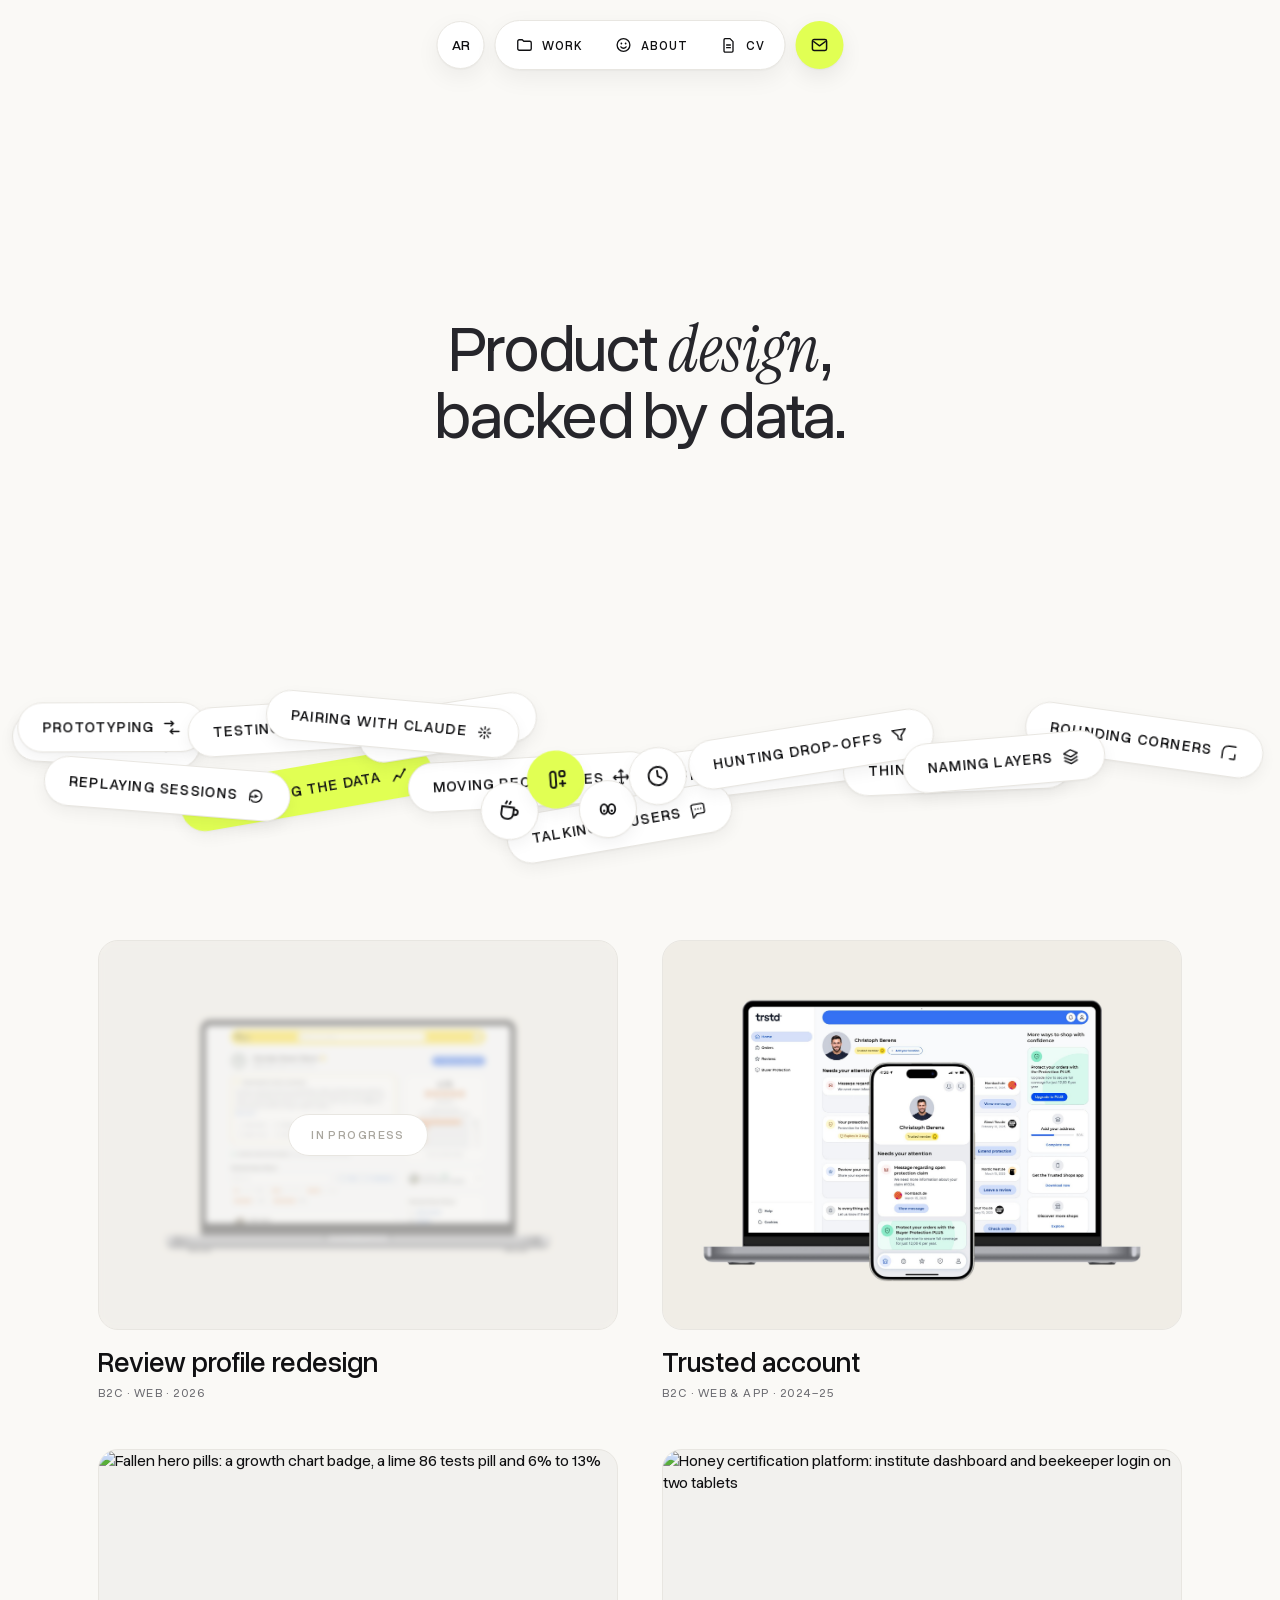
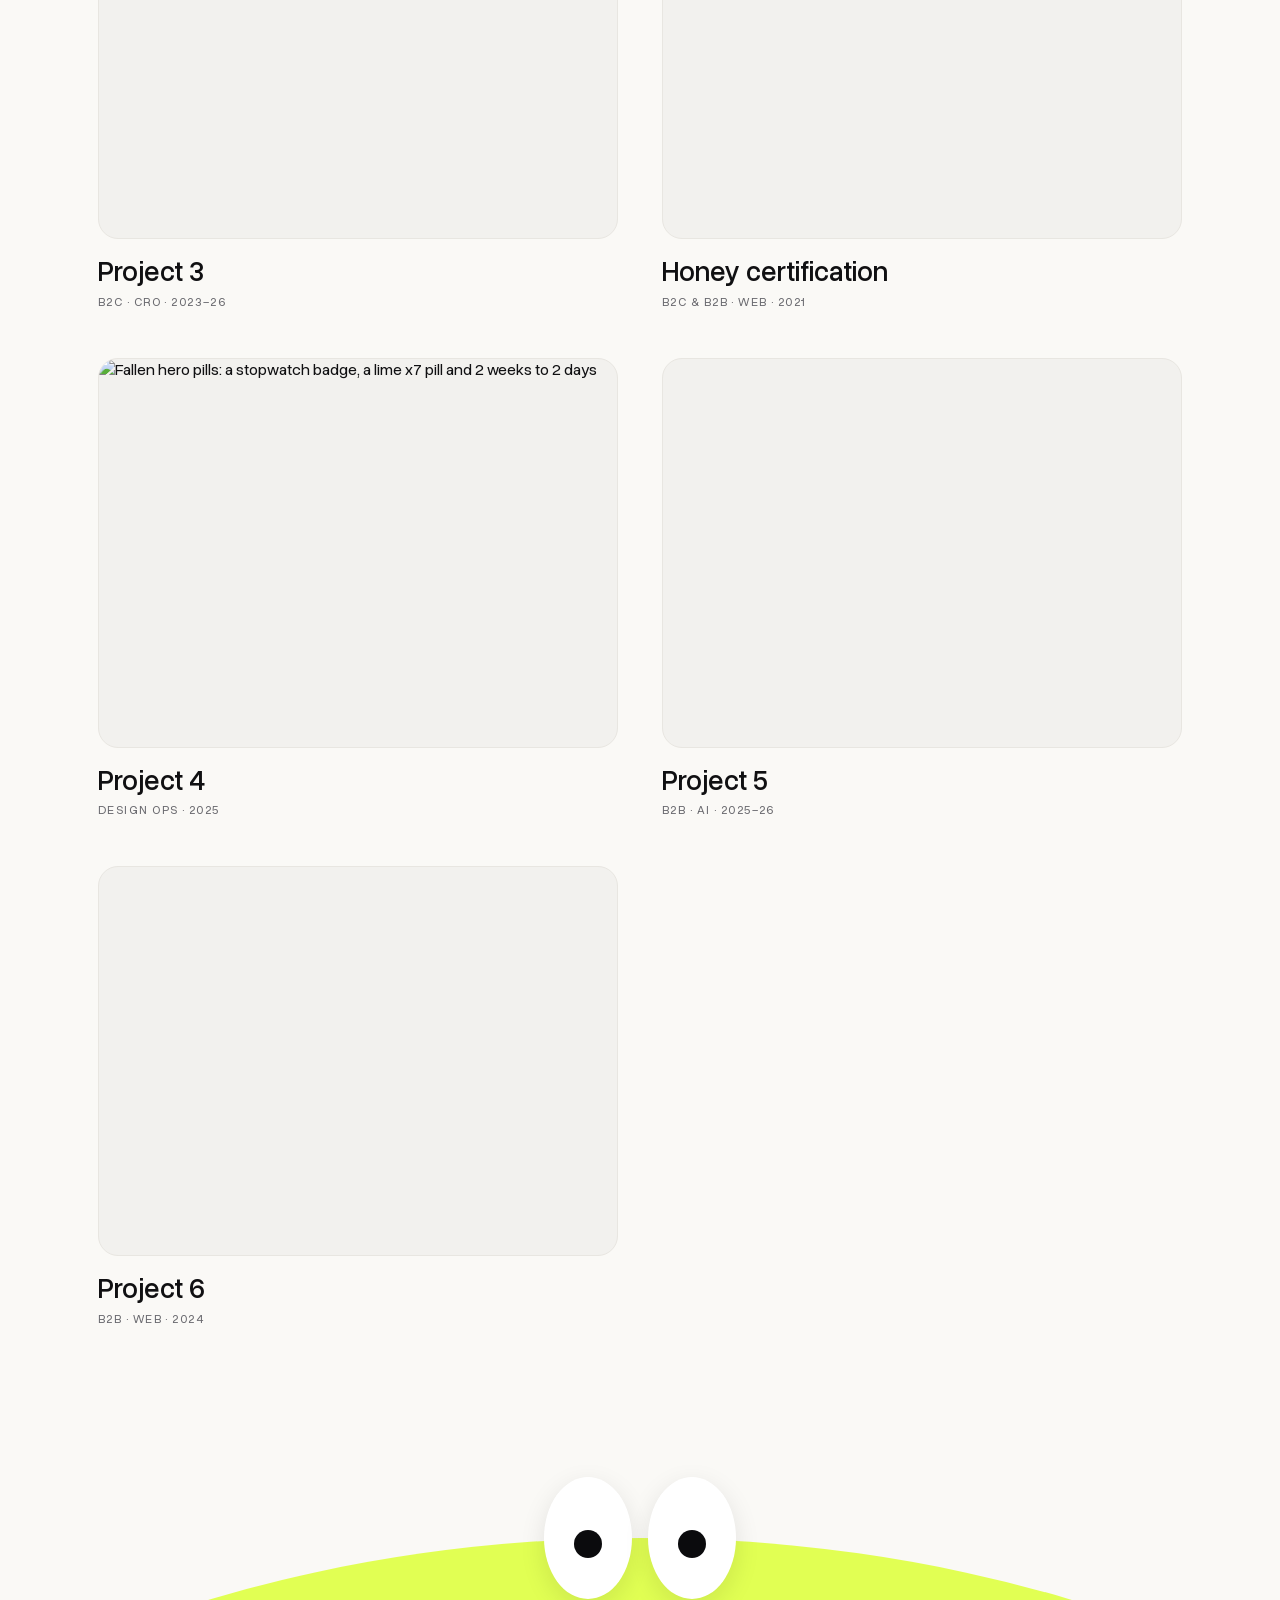
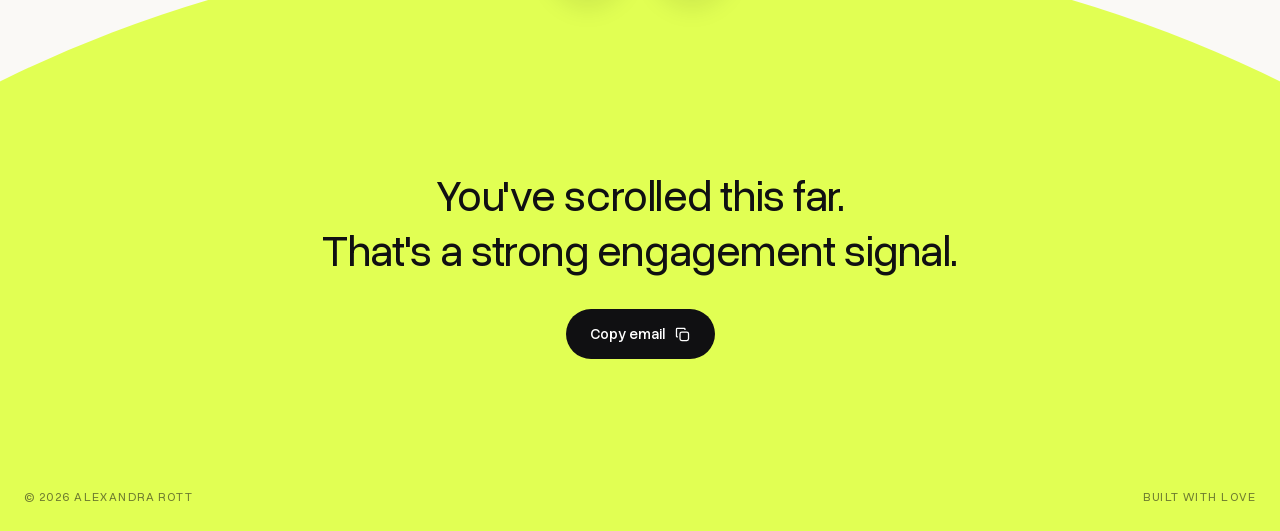
==== commit 5bcfbd3d: "Showcase: rename projects 3–6, drop covers & links for B2B cases - Rename Payment form / A/B workflo" ====
--- a/index.html
+++ b/index.html
@@ -9,7 +9,7 @@
   <link rel="preconnect" href="https://fonts.gstatic.com" crossorigin>
   <link href="https://fonts.googleapis.com/css2?family=Instrument+Sans:ital,wght@0,400;0,500;0,600;1,400&family=Instrument+Serif:ital@0;1&display=swap" rel="stylesheet">
   <link rel="icon" type="image/svg+xml" href="favicon.svg">
-  <link rel="stylesheet" href="css/style.css?v=20260713e">
+  <link rel="stylesheet" href="css/style.css?v=20260714d">
 </head>
 <body>
 
@@ -113,9 +113,9 @@
           <span class="grid-card-name">Trusted account</span>
           <span class="grid-card-meta mono">B2C · Web &amp; App · 2024–25</span>
         </a>
-        <a class="grid-card" href="case-payment-form.html">
+        <a class="grid-card no-link">
           <span class="grid-cover" data-tone="b"><img src="assets/pf-cover-pills.svg" alt="Fallen hero pills: a growth chart badge, a lime 86 tests pill and 6% to 13%" loading="lazy"></span>
-          <span class="grid-card-name">Payment form</span>
+          <span class="grid-card-name">Project 3</span>
           <span class="grid-card-meta mono">B2C · CRO · 2023–26</span>
         </a>
         <a class="grid-card" href="case-honey.html">
@@ -123,19 +123,19 @@
           <span class="grid-card-name">Honey certification</span>
           <span class="grid-card-meta mono">B2C &amp; B2B · Web · 2021</span>
         </a>
-        <a class="grid-card" href="case-ab-workflow.html">
+        <a class="grid-card no-link">
           <span class="grid-cover" data-tone="b"><img src="assets/ab-cover-pills.svg" alt="Fallen hero pills: a stopwatch badge, a lime x7 pill and 2 weeks to 2 days" loading="lazy"></span>
-          <span class="grid-card-name">A/B test workflow</span>
+          <span class="grid-card-name">Project 4</span>
           <span class="grid-card-meta mono">Design Ops · 2025</span>
         </a>
-        <a class="grid-card" href="case-smart-insights.html">
-          <span class="grid-cover" data-tone="c"><img src="assets/si-cover.jpg" alt="Smart Insights – AI review analytics" loading="lazy"></span>
-          <span class="grid-card-name">Smart insights</span>
+        <a class="grid-card no-link">
+          <span class="grid-cover" data-tone="c"></span>
+          <span class="grid-card-name">Project 5</span>
           <span class="grid-card-meta mono">B2B · AI · 2025–26</span>
         </a>
-        <a class="grid-card" href="case-trustbadge-ab.html">
-          <span class="grid-cover" data-tone="d"><img src="assets/tb-cover.jpg" alt="Trustbadge A/B testing – results dashboard" loading="lazy"></span>
-          <span class="grid-card-name">Trustbadge A/B testing</span>
+        <a class="grid-card no-link">
+          <span class="grid-cover" data-tone="d"></span>
+          <span class="grid-card-name">Project 6</span>
           <span class="grid-card-meta mono">B2B · Web · 2024</span>
         </a>
       </div>
--- a/css/style.css
+++ b/css/style.css
@@ -247,6 +247,7 @@
   text-transform: uppercase;
   white-space: nowrap;
   cursor: grab;
+  -webkit-user-select: none;
   user-select: none;
   will-change: transform;
   box-shadow: 0 1px 2px rgba(16, 16, 18, 0.04), 0 6px 16px rgba(16, 16, 18, 0.05);
@@ -311,6 +312,10 @@
 }
 
 .grid-card:hover .grid-cover { transform: translateY(-6px); }
+
+/* non-clickable project cards: no pointer, no hover lift */
+.grid-card.no-link { cursor: default; }
+.grid-card.no-link:hover .grid-cover { transform: none; }
 
 .grid-cover img {
   width: 100%;
@@ -1420,6 +1425,7 @@
   box-shadow: 0 10px 28px rgba(16,16,18,0.09), 0 2px 6px rgba(16,16,18,0.05);
   padding: 16px;
   cursor: grab;
+  -webkit-user-select: none;
   user-select: none;
   touch-action: none;
   z-index: 2;
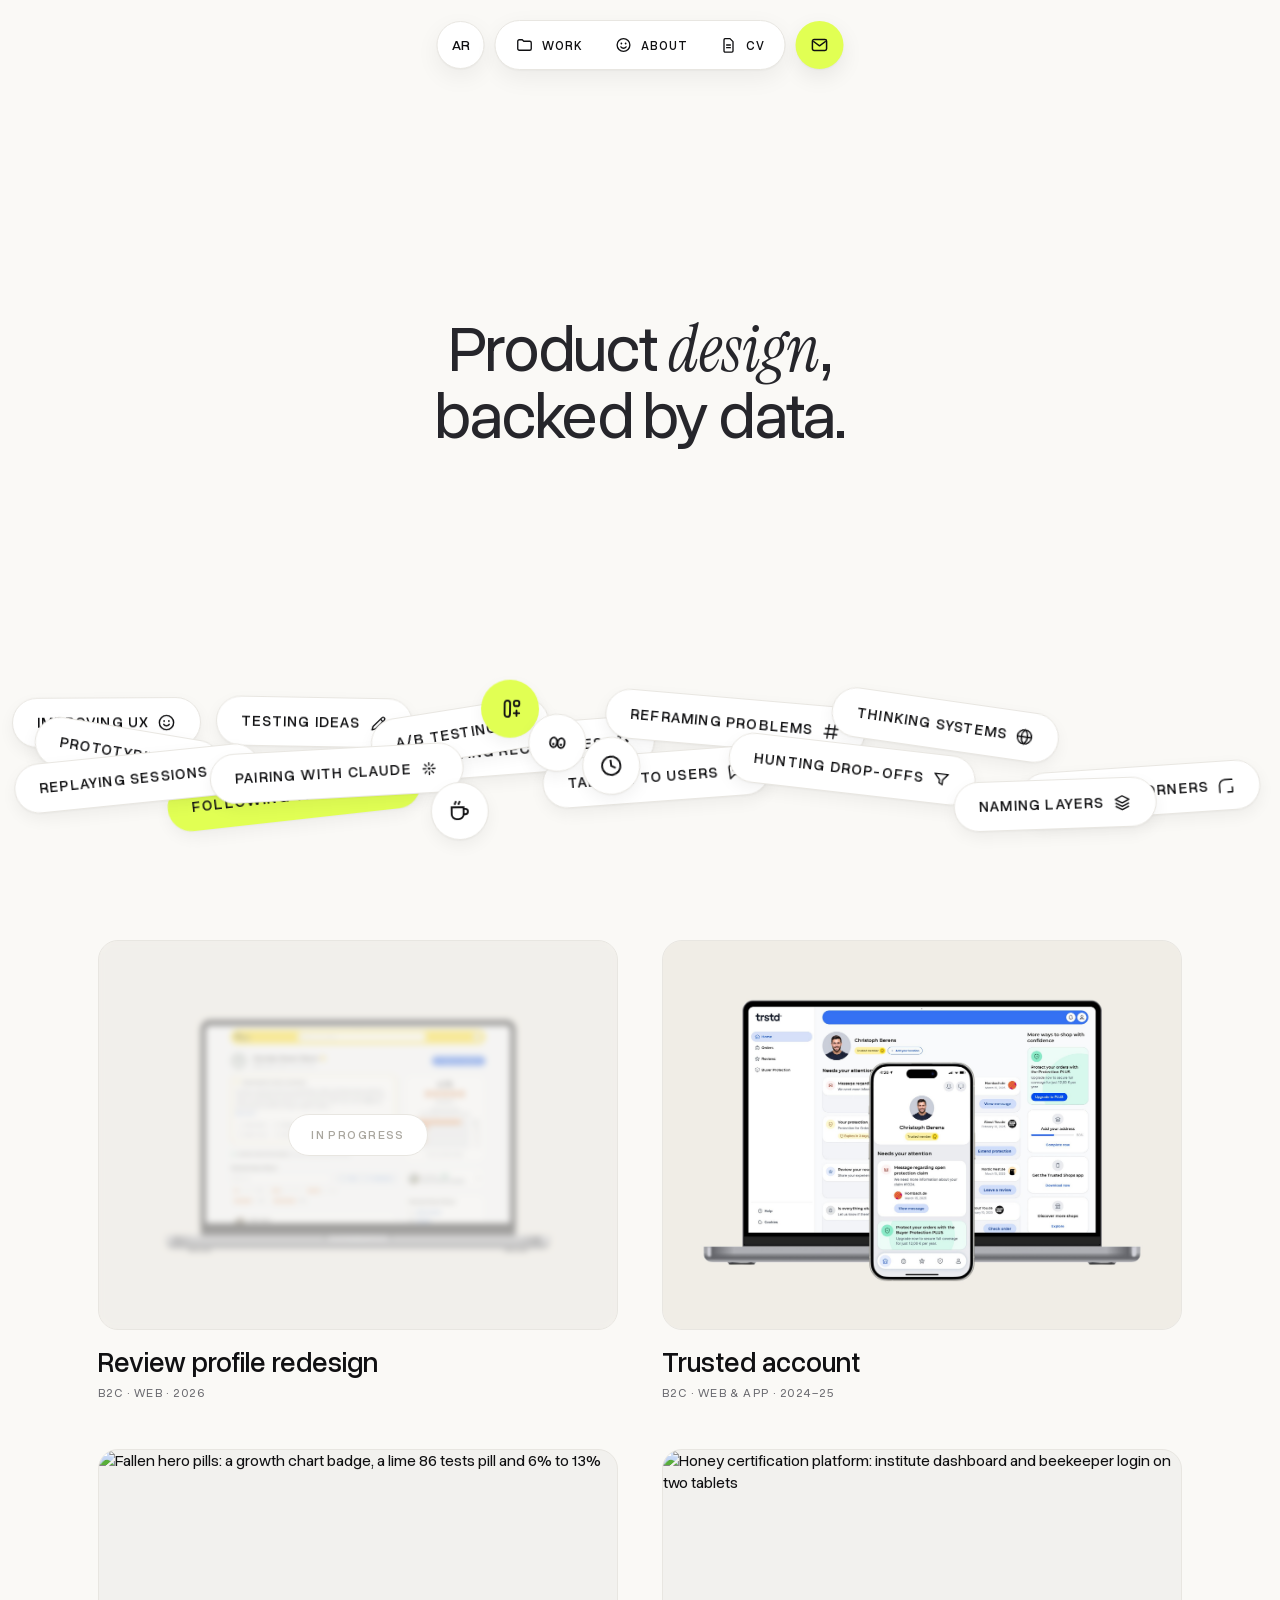
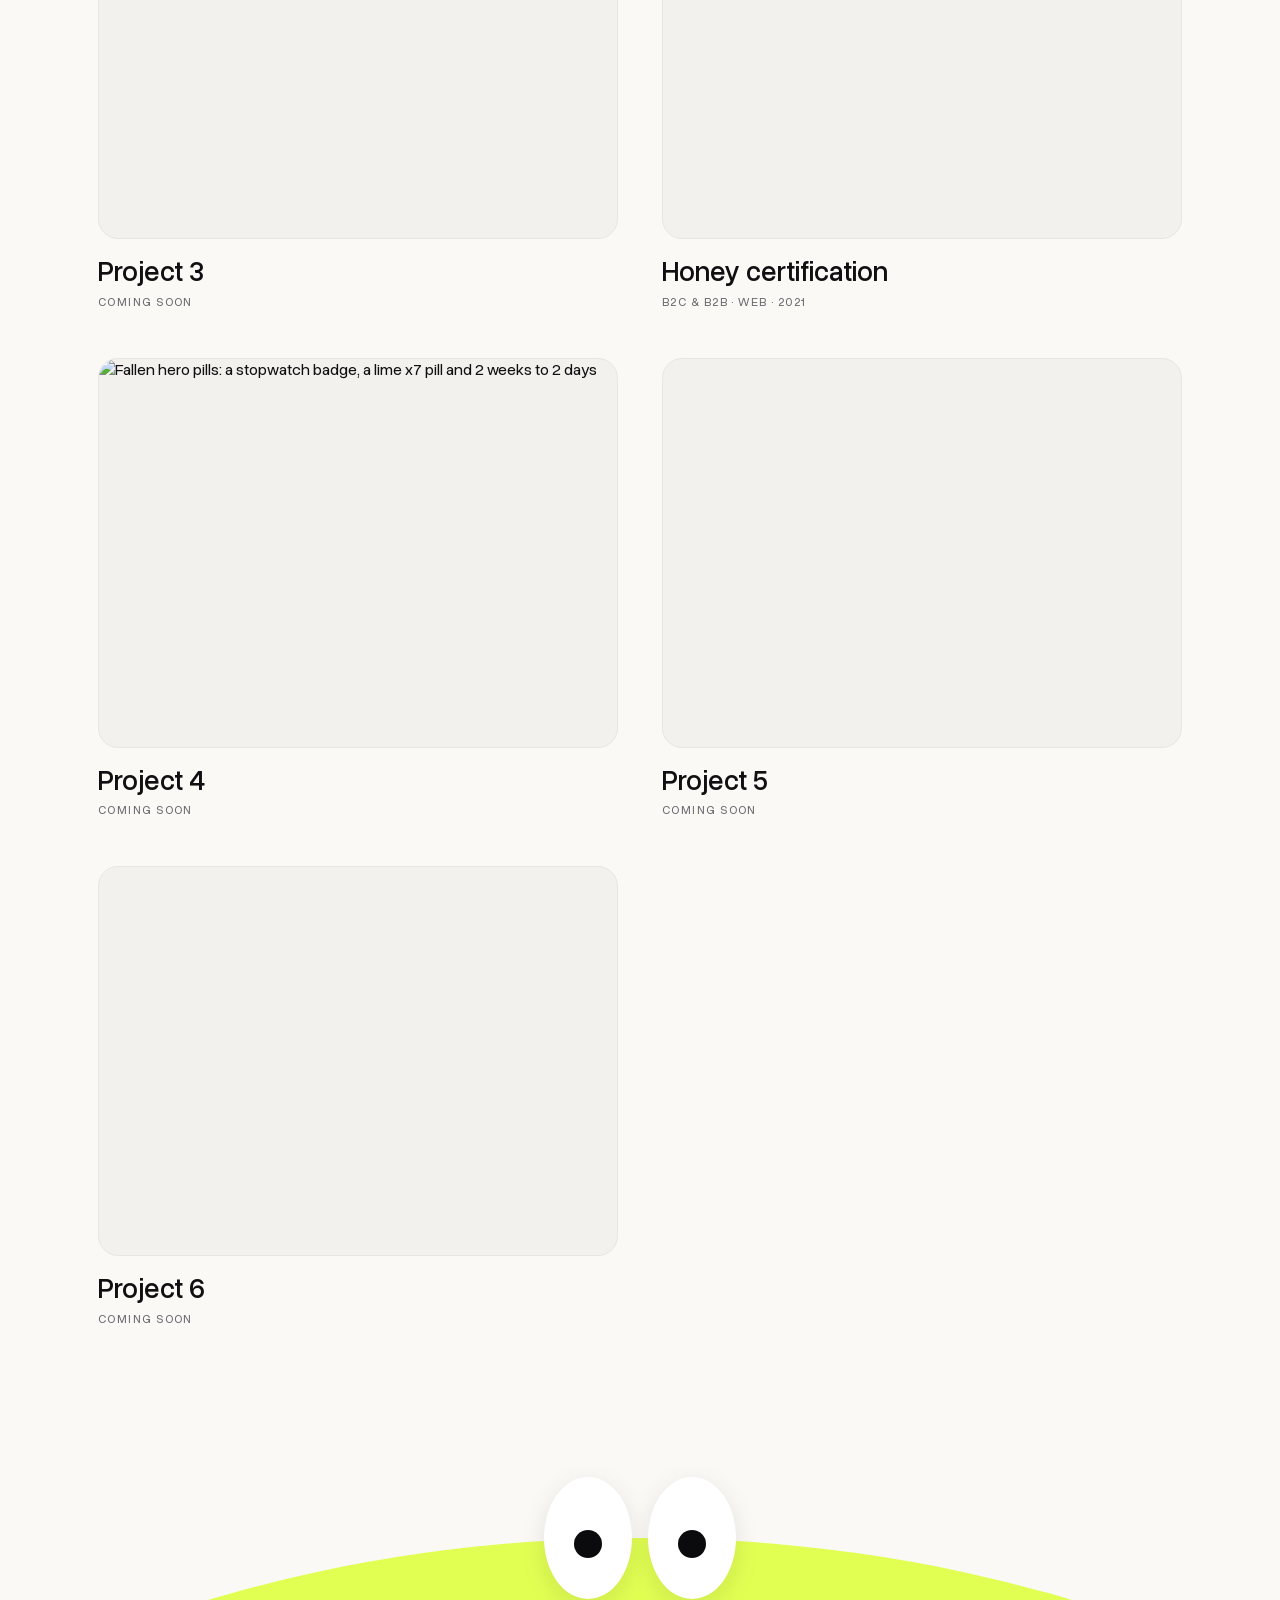
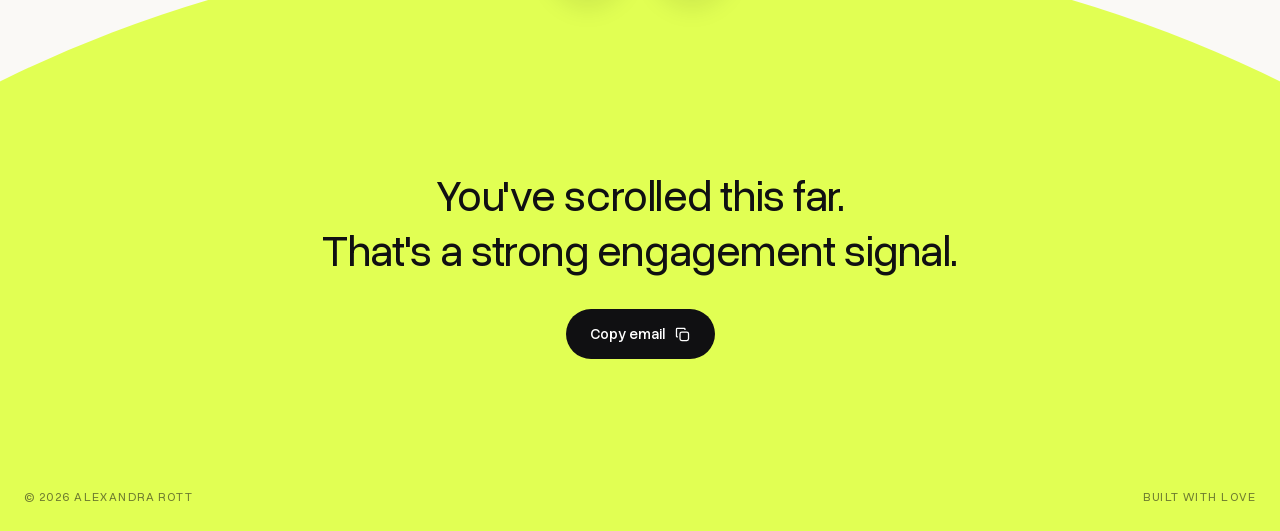
==== commit 2e1ee06a: "Showcase: replace meta descriptions with 'coming soon' for Project 3–6 Co-Authored-By: Claude Opus 4" ====
--- a/index.html
+++ b/index.html
@@ -116,7 +116,7 @@
         <a class="grid-card no-link">
           <span class="grid-cover" data-tone="b"><img src="assets/pf-cover-pills.svg" alt="Fallen hero pills: a growth chart badge, a lime 86 tests pill and 6% to 13%" loading="lazy"></span>
           <span class="grid-card-name">Project 3</span>
-          <span class="grid-card-meta mono">B2C · CRO · 2023–26</span>
+          <span class="grid-card-meta mono">coming soon</span>
         </a>
         <a class="grid-card" href="case-honey.html">
           <span class="grid-cover" data-tone="a"><img src="assets/honey-cover.jpg" alt="Honey certification platform: institute dashboard and beekeeper login on two tablets" loading="lazy"></span>
@@ -126,17 +126,17 @@
         <a class="grid-card no-link">
           <span class="grid-cover" data-tone="b"><img src="assets/ab-cover-pills.svg" alt="Fallen hero pills: a stopwatch badge, a lime x7 pill and 2 weeks to 2 days" loading="lazy"></span>
           <span class="grid-card-name">Project 4</span>
-          <span class="grid-card-meta mono">Design Ops · 2025</span>
+          <span class="grid-card-meta mono">coming soon</span>
         </a>
         <a class="grid-card no-link">
           <span class="grid-cover" data-tone="c"></span>
           <span class="grid-card-name">Project 5</span>
-          <span class="grid-card-meta mono">B2B · AI · 2025–26</span>
+          <span class="grid-card-meta mono">coming soon</span>
         </a>
         <a class="grid-card no-link">
           <span class="grid-cover" data-tone="d"></span>
           <span class="grid-card-name">Project 6</span>
-          <span class="grid-card-meta mono">B2B · Web · 2024</span>
+          <span class="grid-card-meta mono">coming soon</span>
         </a>
       </div>
     </section>
